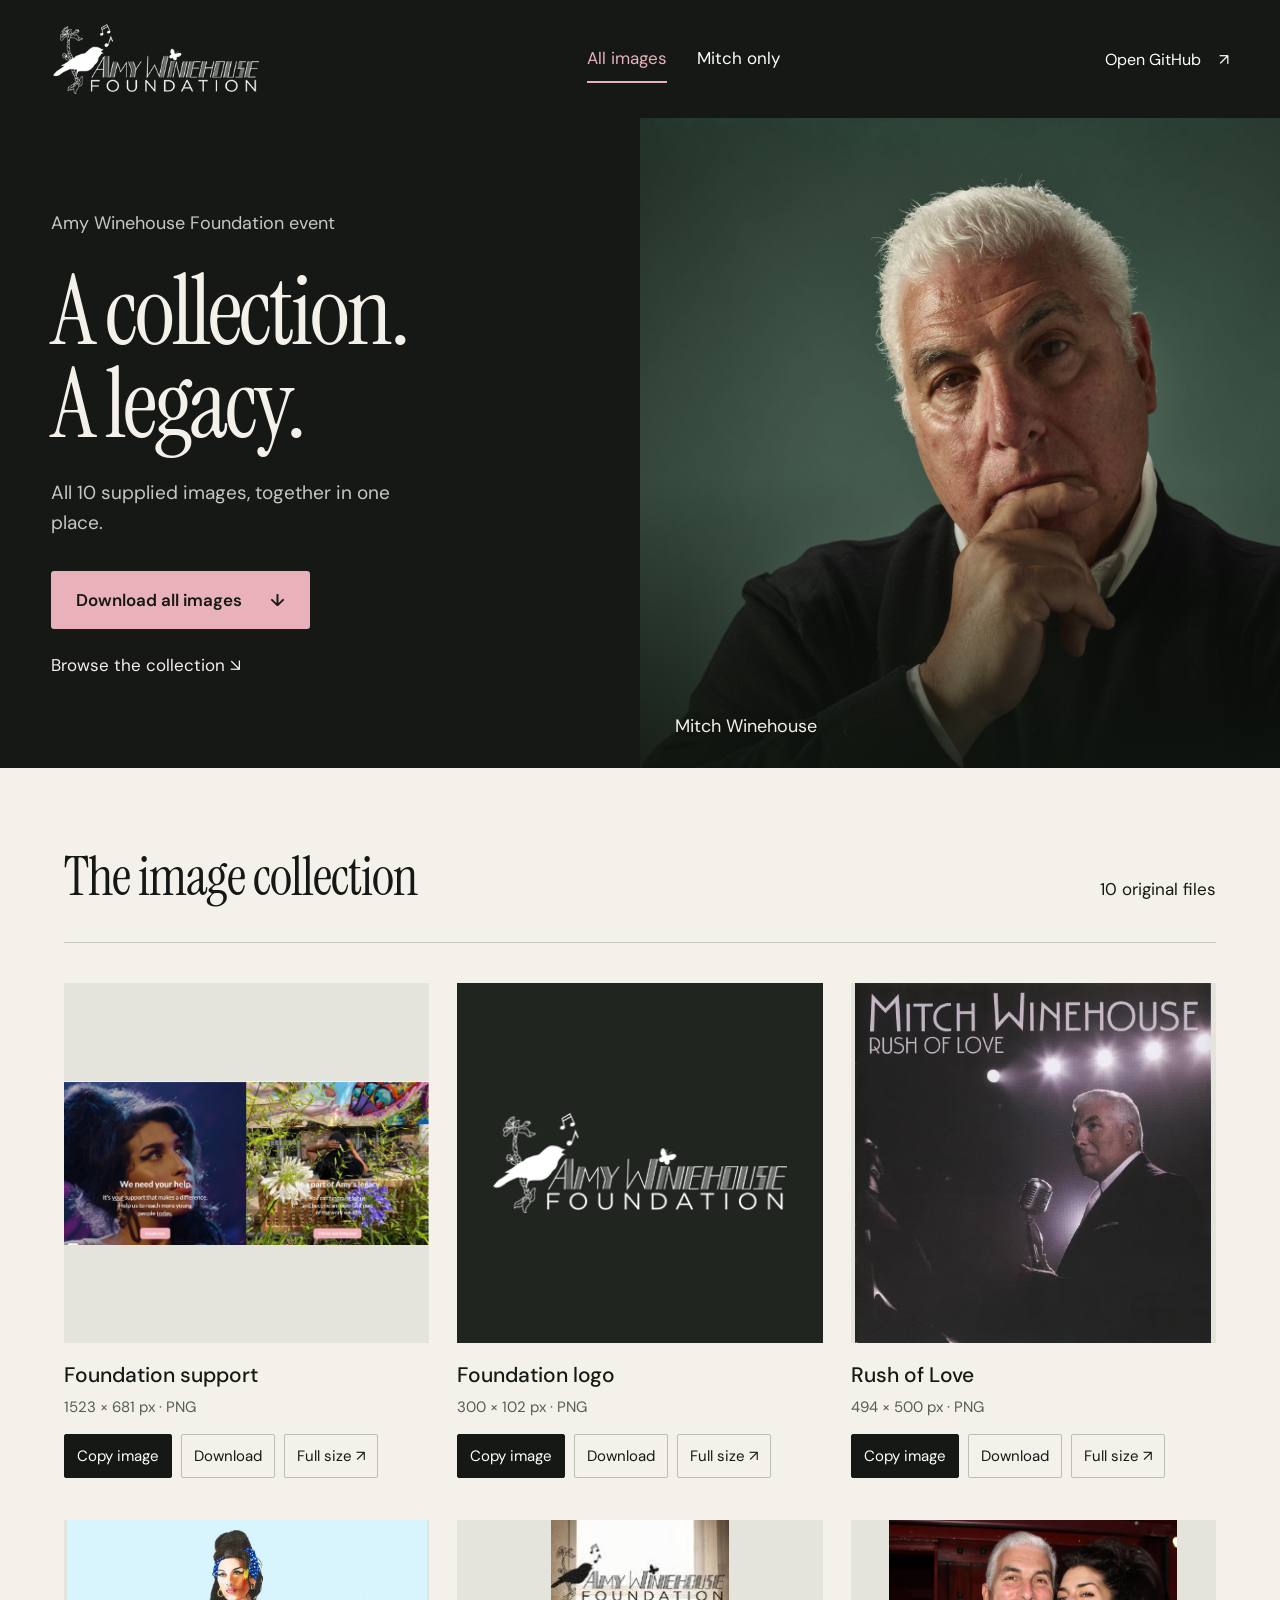
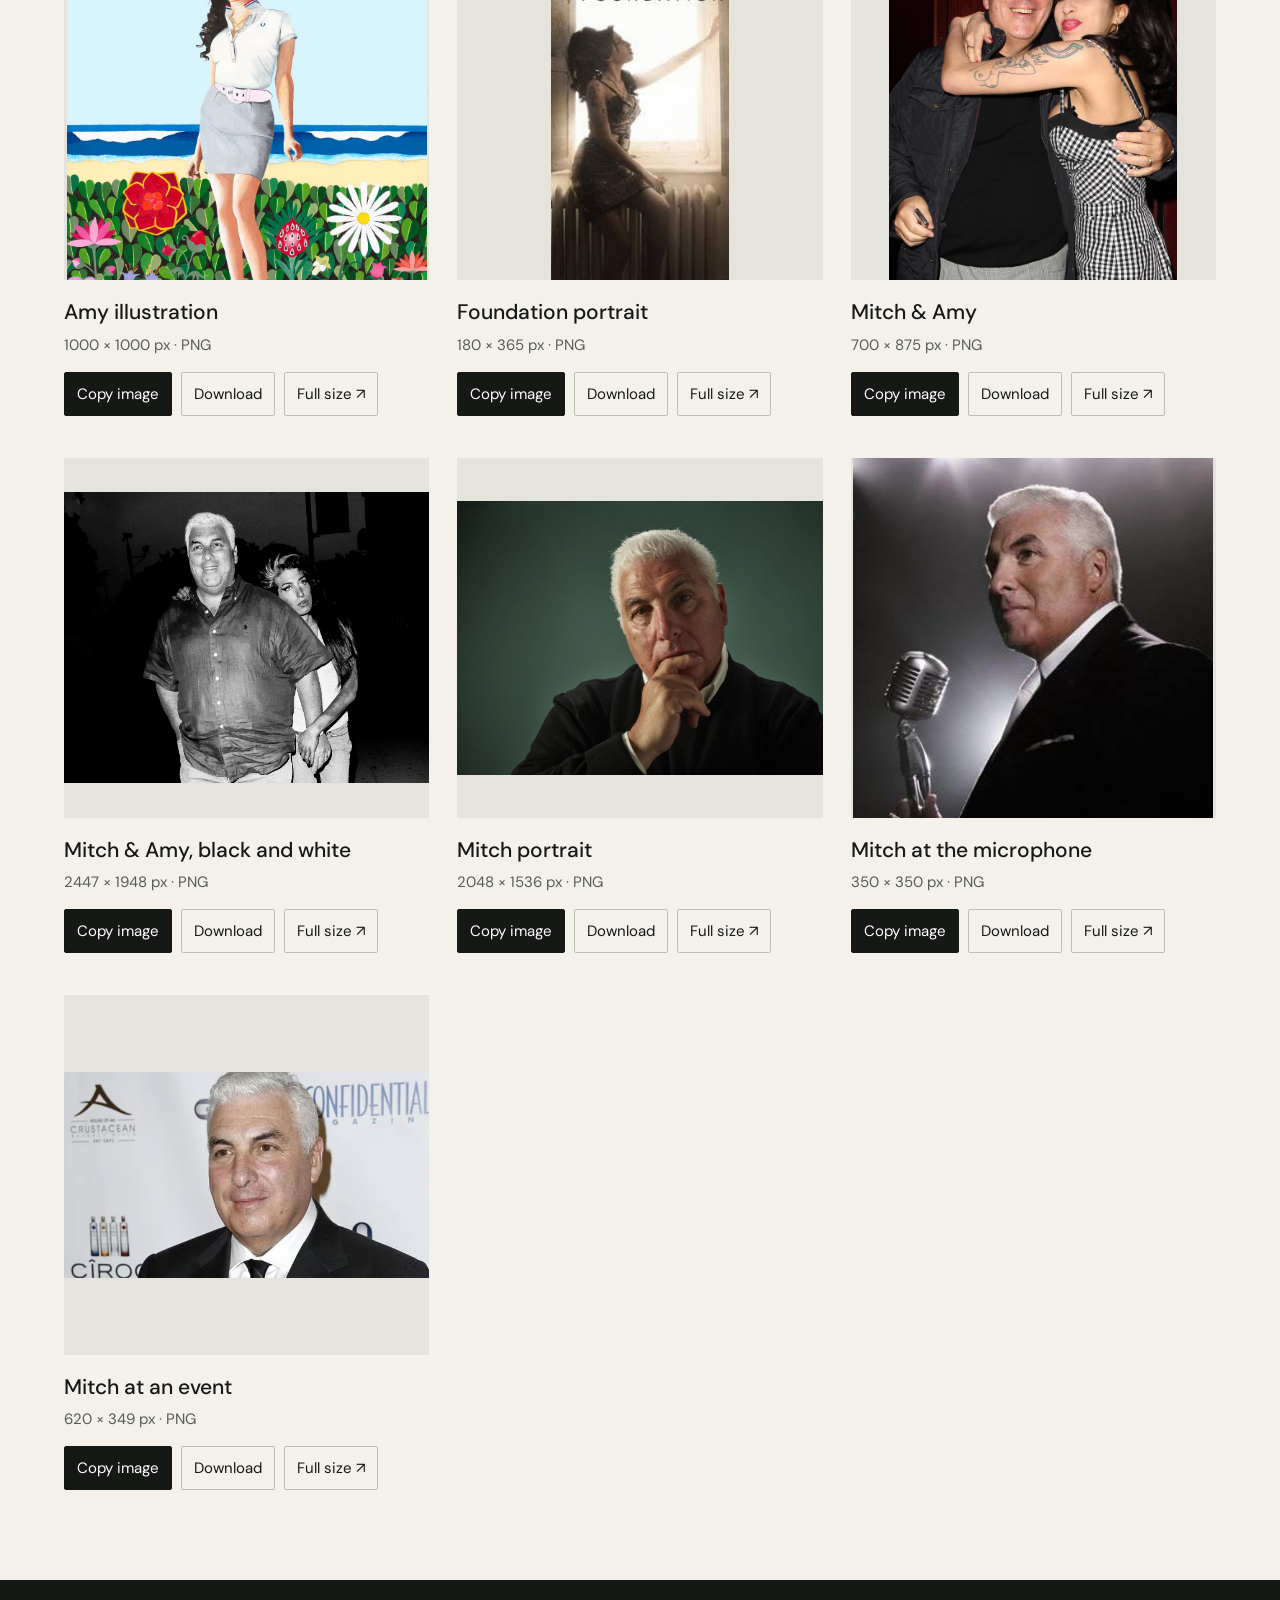
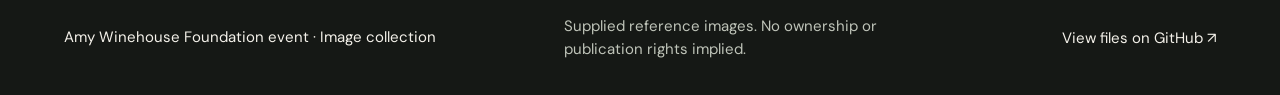
==== index.html @ ba14026f "Publish event image gallery and separate Mitch-only collection" ====
<!doctype html>
<html lang="en">
<head>
  <meta charset="utf-8">
  <meta name="viewport" content="width=device-width,initial-scale=1">
  <title>Amy Winehouse Foundation event | Image collection</title>
  <meta name="description" content="Supplied image collection for the Amy Winehouse Foundation event, with a separate Mitch Winehouse gallery.">
  <link rel="stylesheet" href="style.css">
  <script src="gallery.js" defer></script>
</head>
<body>
  <header class="header">
    <a class="brand" href="index.html" aria-label="All event images"><img src="assets/foundation-logo.png" alt="Amy Winehouse Foundation"></a>
    <nav aria-label="Collections"><a href="index.html" data-nav="all">All images</a><a href="mitch.html" data-nav="mitch">Mitch only</a></nav>
    <a class="repo" href="https://github.com/gitteromri-ux/amy-winehouse-foundation-event" target="_blank" rel="noopener">Open GitHub <span aria-hidden="true">↗</span></a>
  </header>
  <main>
    <section class="hero">
      <div class="hero-copy">
        <p class="context">Amy Winehouse Foundation event</p>
        <h1 id="headline">A collection.<br>A legacy.</h1>
        <p class="intro" id="intro">All 10 supplied images, together in one place.</p>
        <a class="primary" id="zip" href="downloads/all-event-images.zip" download>Download all images <span aria-hidden="true">↓</span></a>
        <a class="text-link" href="#collection">Browse the collection <span aria-hidden="true">↘</span></a>
      </div>
      <div class="hero-photo"><img src="assets/mitch-portrait.png" alt="Mitch Winehouse portrait"><span class="photo-caption">Mitch Winehouse</span></div>
    </section>
    <section class="collection" id="collection">
      <div class="section-head"><h2 id="collection-title">The image collection</h2><p id="count">10 original files</p></div>
      <div class="grid" id="gallery"></div>
    </section>
  </main>
  <footer><p>Amy Winehouse Foundation event · Image collection</p><p>Supplied reference images. No ownership or publication rights implied.</p><a href="https://github.com/gitteromri-ux/amy-winehouse-foundation-event" target="_blank" rel="noopener">View files on GitHub ↗</a></footer>
  <div id="status" role="status" aria-live="polite"></div>
</body>
</html>
---- style.css ----
@import url('https://fonts.googleapis.com/css2?family=DM+Sans:wght@400;500;600;700&family=Instrument+Serif:ital@0;1&display=swap');
:root{--ink:#151815;--paper:#f4f1ea;--accent:#e9b1ba;--muted:#c5c9c1}
*{box-sizing:border-box}html{scroll-behavior:smooth;scroll-padding-top:25px}body{margin:0;background:var(--paper);color:var(--ink);font-family:"DM Sans",sans-serif;font-size:17px}a{color:inherit;text-decoration:none}button{font:inherit}a:focus-visible,button:focus-visible{outline:3px solid #be4860;outline-offset:5px}.header{min-height:110px;padding:24px 4%;display:flex;align-items:center;justify-content:space-between;gap:24px;background:var(--ink);color:white}.brand img{display:block;width:210px;height:70px;object-fit:contain}.header nav{display:flex;gap:30px}.header nav a{padding:12px 0;border-bottom:2px solid transparent}.header nav a[aria-current=page]{border-color:var(--accent);color:var(--accent)}.repo{font-size:16px}.repo span{padding-left:14px}.hero{display:grid;grid-template-columns:1fr 1fr;background:var(--ink);color:var(--paper);min-height:650px}.hero-copy{padding:65px 8% 65px 8%;align-self:center}.context{font-size:18px;max-width:330px;line-height:1.5;color:var(--muted);margin:0 0 28px}h1{font-family:"Instrument Serif",Georgia,serif;font-size:clamp(70px,7.6vw,120px);line-height:.95;font-weight:400;letter-spacing:-3px;margin:0 0 28px}.intro{font-size:19px;line-height:1.6;max-width:350px;color:var(--muted);margin:0 0 32px}.primary{background:var(--accent);color:var(--ink);display:inline-flex;gap:28px;align-items:center;padding:18px 25px;font-weight:600;border-radius:3px}.primary:hover{background:#f4c5cc}.text-link{display:block;margin-top:25px;font-size:17px}.hero-photo{position:relative;overflow:hidden;min-height:650px}.hero-photo:after{content:"";position:absolute;inset:55% 0 0;background:linear-gradient(transparent,#111711c9);pointer-events:none}.hero-photo img{width:100%;height:100%;object-fit:cover;object-position:55% 40%;display:block;position:absolute}.photo-caption{position:absolute;bottom:30px;left:35px;z-index:1;font-size:18px}.collection{padding:80px 5% 90px}.section-head{display:flex;align-items:baseline;justify-content:space-between;gap:30px;border-bottom:1px solid #c6c7be;padding-bottom:25px;margin-bottom:40px}h2{font-family:"Instrument Serif",Georgia,serif;font-size:clamp(42px,4.2vw,66px);font-weight:400;margin:0;line-height:1.1;letter-spacing:-1px}.section-head p{white-space:nowrap;font-size:17px}.grid{display:grid;grid-template-columns:repeat(3,minmax(0,1fr));gap:42px 28px}.card{min-width:0}.image-wrap{height:360px;display:flex;align-items:center;justify-content:center;background:#e5e4dc;overflow:hidden;position:relative}.image-wrap.logo{background:#20251f}.image-wrap img{width:100%;height:100%;object-fit:contain;transition:transform .3s ease}.image-wrap:hover img{transform:scale(1.025)}.image-wrap.logo img{padding:36px}.card h3{font-size:21px;font-weight:500;margin:19px 0 8px;line-height:1.3}.meta{font-size:15px;color:#565d53;margin:0 0 17px}.actions{display:flex;flex-wrap:wrap;gap:9px}.actions a,.actions button{font-size:15px;min-height:44px;display:inline-flex;align-items:center;justify-content:center;padding:10px 12px;border:1px solid #babeb4;background:transparent;cursor:pointer;border-radius:2px;color:var(--ink)}.actions button{background:var(--ink);color:white;border-color:var(--ink)}.actions a:hover{background:#e3e4db}.actions button:hover{background:#3b4438}footer{background:var(--ink);color:var(--paper);padding:35px 5%;display:flex;gap:22px;flex-wrap:wrap;align-items:center;justify-content:space-between;font-size:15px}footer p{margin:0;line-height:1.5}footer p:nth-child(2){color:#bfc4b9;max-width:370px}#status{position:fixed;bottom:24px;left:50%;transform:translate(-50%,20px);background:#fff;color:var(--ink);box-shadow:0 8px 40px #0003;padding:16px 24px;opacity:0;pointer-events:none;transition:.2s;z-index:10;max-width:calc(100% - 32px);width:max-content;border-radius:4px;font-size:16px}#status.show{opacity:1;transform:translate(-50%,0)}
@media(min-width:1500px){.hero-copy{padding-left:12%}.hero{min-height:720px}.hero-photo{min-height:720px}.image-wrap{height:430px}}
@media(max-width:950px){.grid{grid-template-columns:repeat(2,minmax(0,1fr))}.header{flex-wrap:wrap}.brand img{width:180px}.hero-copy{padding:45px 8%}h1{font-size:78px}.hero,.hero-photo{min-height:590px}.repo{font-size:15px}.header nav{gap:20px}}
@media(max-width:600px){.header{padding:18px 6%;gap:17px}.brand img{width:160px;height:53px}.header nav{order:3;width:100%;justify-content:space-between;border-top:1px solid #465043;padding-top:8px;gap:16px}.repo{font-size:15px}.hero{grid-template-columns:1fr;min-height:0}.hero-copy{padding:45px 6% 40px}.context{font-size:17px;margin-bottom:24px}h1{font-size:79px;letter-spacing:-2px}.intro{font-size:18px;max-width:310px}.hero-photo{min-height:420px}.hero-photo img{object-position:50% 35%}.photo-caption{left:6%;bottom:25px}.collection{padding:48px 6%}.section-head{display:block;padding-bottom:15px;margin-bottom:28px}.section-head p{margin:15px 0 0}.grid{grid-template-columns:1fr;gap:36px}.image-wrap{height:370px}.card h3{font-size:22px}.actions a,.actions button{flex:1;font-size:15px;padding:10px 8px}footer{padding:30px 6%;display:block}footer p{margin-bottom:16px}footer a{display:inline-block;margin-top:6px}}
@media(prefers-reduced-motion:reduce){html{scroll-behavior:auto}*{transition:none!important}}
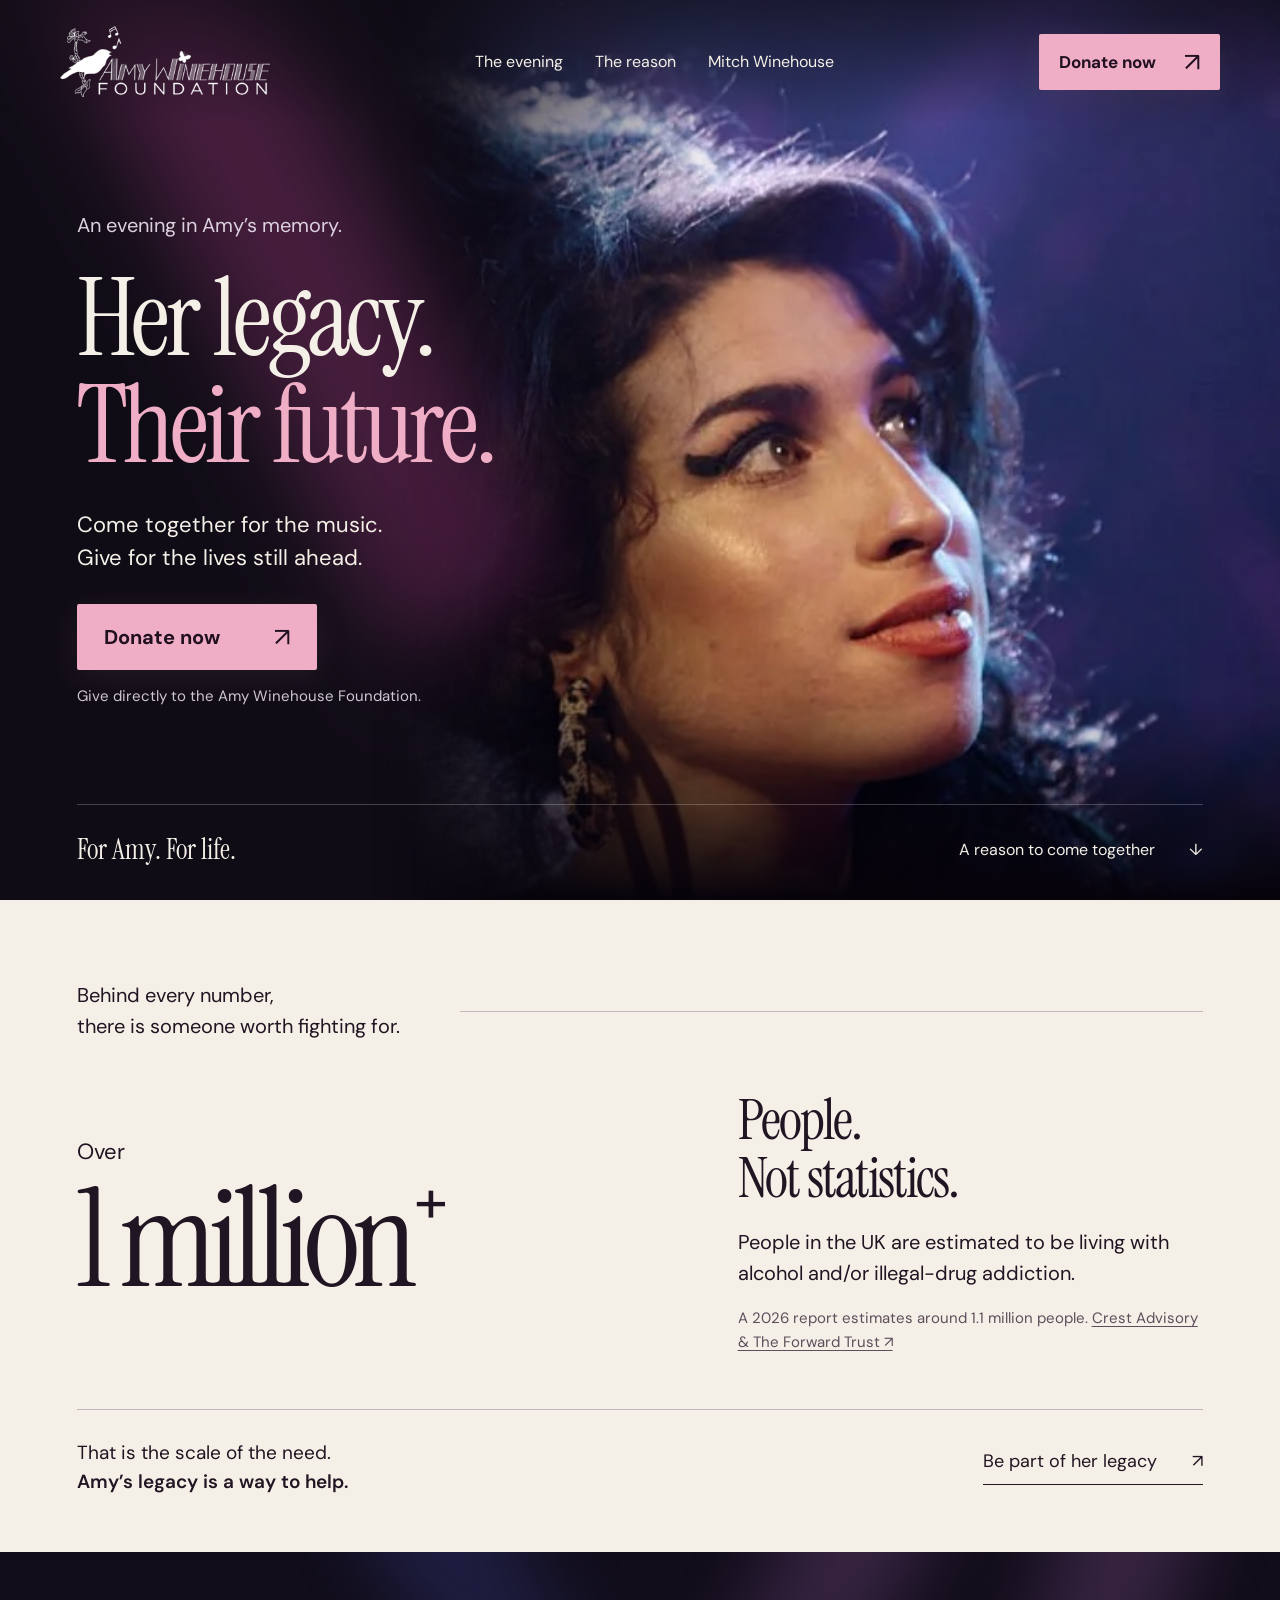
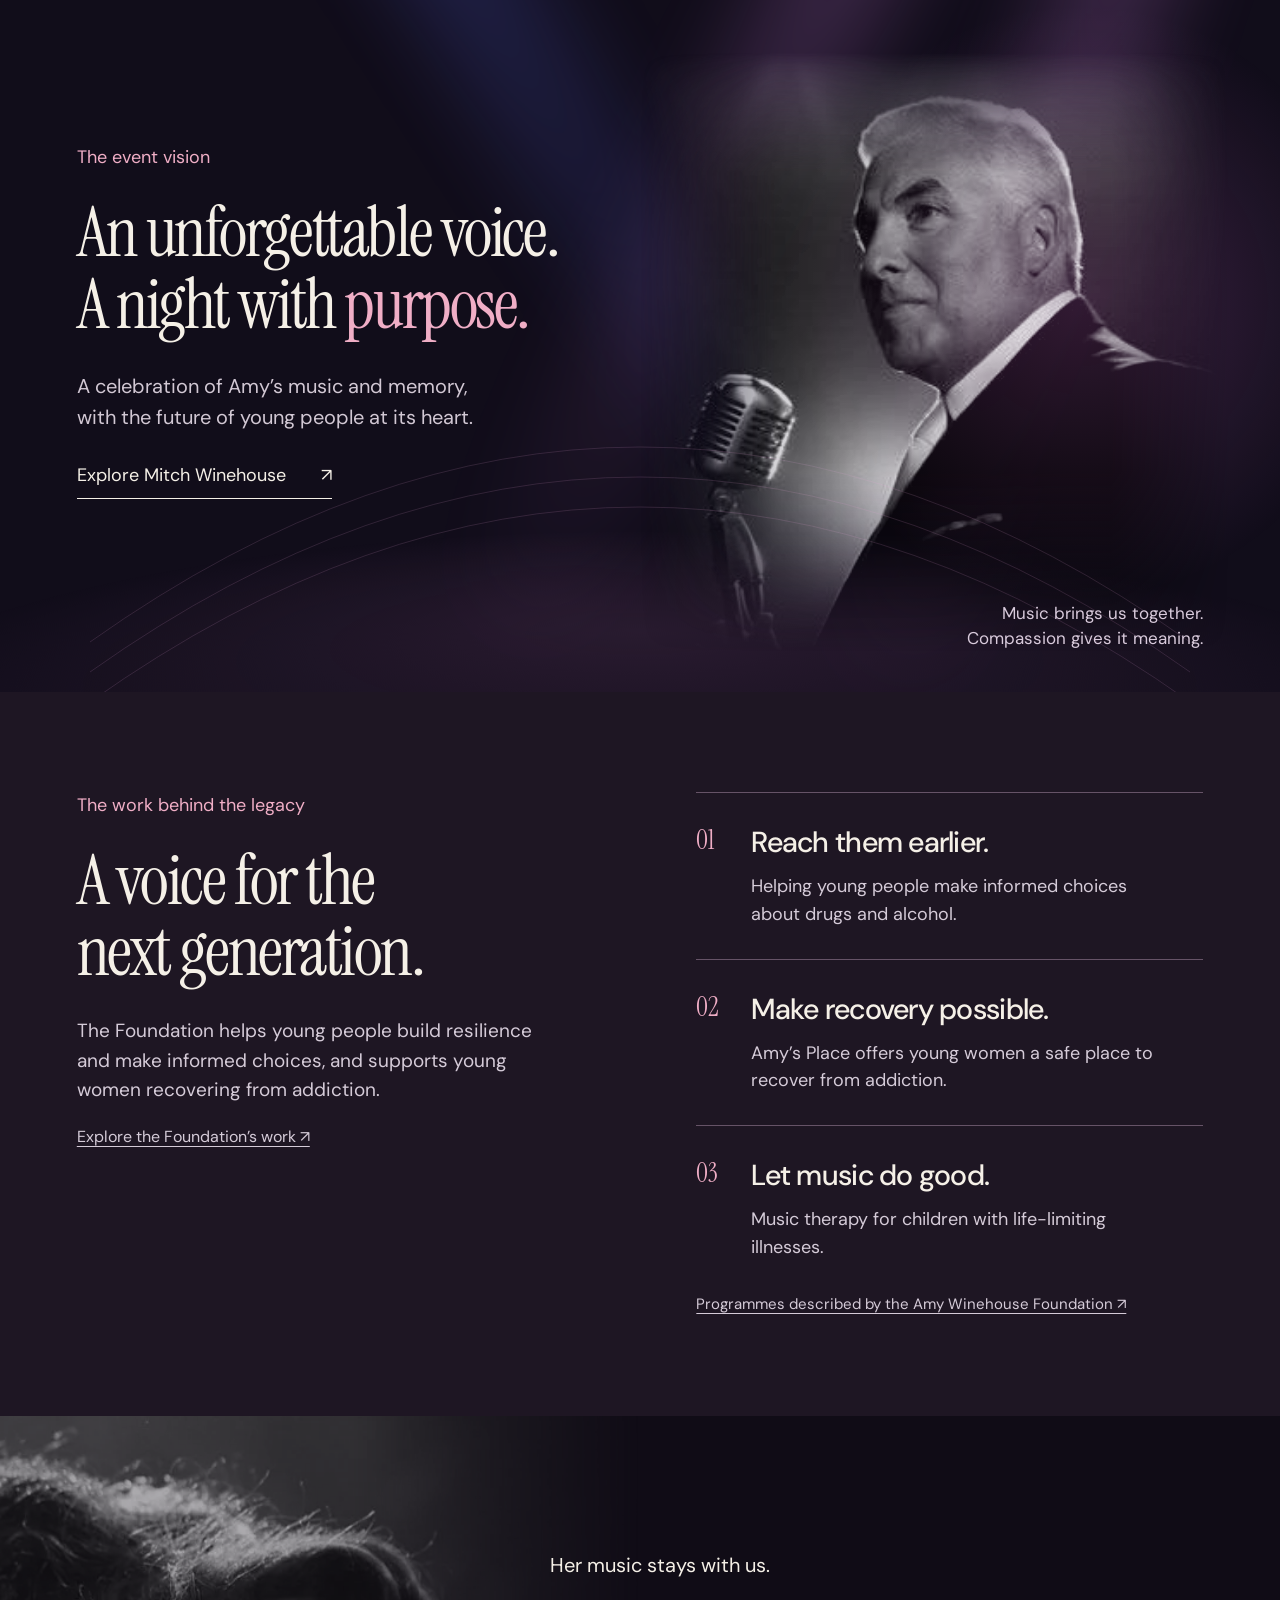
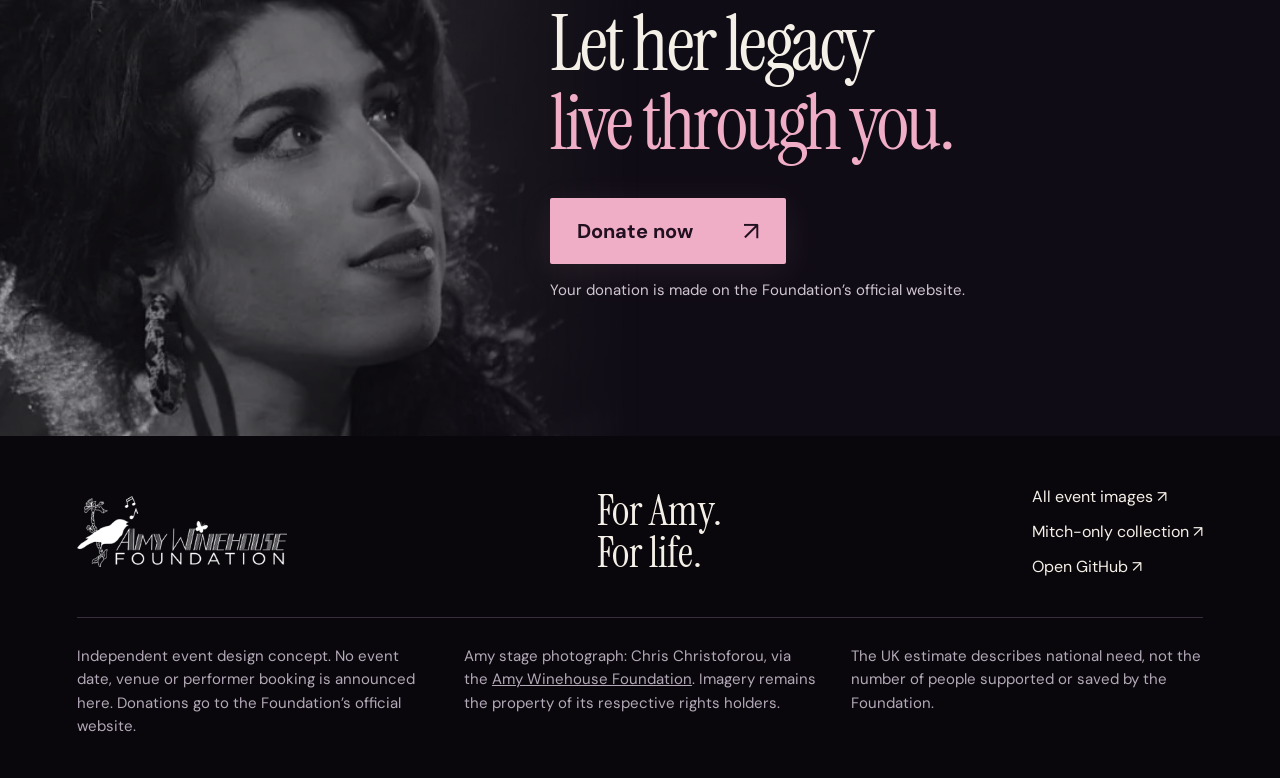
==== commit 42a48166: "Redesign event page around Amy portrait, verified UK need and official donation CTA" ====
--- a/index.html
+++ b/index.html
@@ -1,36 +1,73 @@
 <!doctype html>
 <html lang="en">
 <head>
-  <meta charset="utf-8">
-  <meta name="viewport" content="width=device-width,initial-scale=1">
-  <title>Amy Winehouse Foundation event | Image collection</title>
-  <meta name="description" content="Supplied image collection for the Amy Winehouse Foundation event, with a separate Mitch Winehouse gallery.">
-  <link rel="stylesheet" href="style.css">
-  <script src="gallery.js" defer></script>
+<meta charset="utf-8">
+<meta name="viewport" content="width=device-width,initial-scale=1">
+<title>For Amy. For life. | Amy Winehouse Foundation event</title>
+<meta name="description" content="An evening in Amy's memory. Support the Amy Winehouse Foundation and help give young people a stronger future.">
+<meta property="og:title" content="For Amy. For life.">
+<meta property="og:description" content="Her legacy. Their future. Support the Amy Winehouse Foundation.">
+<meta property="og:image" content="https://gitteromri-ux.github.io/amy-winehouse-foundation-event/assets/amy-stage.webp">
+<meta name="theme-color" content="#100c16">
+<link rel="preconnect" href="https://fonts.googleapis.com">
+<link rel="preconnect" href="https://fonts.gstatic.com" crossorigin>
+<link rel="stylesheet" href="event.css">
 </head>
 <body>
-  <header class="header">
-    <a class="brand" href="index.html" aria-label="All event images"><img src="assets/foundation-logo.png" alt="Amy Winehouse Foundation"></a>
-    <nav aria-label="Collections"><a href="index.html" data-nav="all">All images</a><a href="mitch.html" data-nav="mitch">Mitch only</a></nav>
-    <a class="repo" href="https://github.com/gitteromri-ux/amy-winehouse-foundation-event" target="_blank" rel="noopener">Open GitHub <span aria-hidden="true">↗</span></a>
-  </header>
-  <main>
-    <section class="hero">
-      <div class="hero-copy">
-        <p class="context">Amy Winehouse Foundation event</p>
-        <h1 id="headline">A collection.<br>A legacy.</h1>
-        <p class="intro" id="intro">All 10 supplied images, together in one place.</p>
-        <a class="primary" id="zip" href="downloads/all-event-images.zip" download>Download all images <span aria-hidden="true">↓</span></a>
-        <a class="text-link" href="#collection">Browse the collection <span aria-hidden="true">↘</span></a>
-      </div>
-      <div class="hero-photo"><img src="assets/mitch-portrait.png" alt="Mitch Winehouse portrait"><span class="photo-caption">Mitch Winehouse</span></div>
-    </section>
-    <section class="collection" id="collection">
-      <div class="section-head"><h2 id="collection-title">The image collection</h2><p id="count">10 original files</p></div>
-      <div class="grid" id="gallery"></div>
-    </section>
-  </main>
-  <footer><p>Amy Winehouse Foundation event · Image collection</p><p>Supplied reference images. No ownership or publication rights implied.</p><a href="https://github.com/gitteromri-ux/amy-winehouse-foundation-event" target="_blank" rel="noopener">View files on GitHub ↗</a></footer>
-  <div id="status" role="status" aria-live="polite"></div>
+<header class="site-header">
+ <a class="logo" href="#top" aria-label="Amy Winehouse Foundation event"><img src="assets/foundation-logo.png" alt="Amy Winehouse Foundation" width="300" height="102"></a>
+ <nav aria-label="Main navigation"><a href="#the-evening">The evening</a><a href="#the-reason">The reason</a><a href="mitch.html">Mitch Winehouse</a></nav>
+ <a class="button nav-donate" href="https://amywinehousefoundation.org/support-our-work/" target="_blank" rel="noopener">Donate now <span aria-hidden="true">↗</span></a>
+</header>
+<main>
+ <section class="hero" id="top" aria-labelledby="hero-title">
+  <div class="portrait" role="img" aria-label="Close-up of Amy Winehouse on stage, her face illuminated by concert lights"></div>
+  <div class="stage-light light-one" aria-hidden="true"></div><div class="stage-light light-two" aria-hidden="true"></div>
+  <div class="hero-content">
+   <p class="hero-intro">An evening in Amy’s memory.</p>
+   <h1 id="hero-title">Her legacy.<br><span>Their future.</span></h1>
+   <p class="hero-description">Come together for the music.<br>Give for the lives still ahead.</p>
+   <a class="button hero-donate" href="https://amywinehousefoundation.org/support-our-work/" target="_blank" rel="noopener">Donate now <span aria-hidden="true">↗</span></a>
+   <p class="donation-note">Give directly to the Amy Winehouse Foundation.</p>
+  </div>
+  <div class="hero-bottom"><p>For Amy. For life.</p><a href="#the-reason">A reason to come together <span aria-hidden="true">↓</span></a></div>
+ </section>
+ <section class="reason" id="the-reason" aria-labelledby="reason-title">
+  <div class="stat-intro"><p>Behind every number,<br>there is someone worth fighting for.</p><span class="rule" aria-hidden="true"></span></div>
+  <div class="stat-layout">
+   <div class="number"><span>Over</span><strong>1 million<span class="plus">+</span></strong></div>
+   <div class="stat-copy"><h2 id="reason-title">People.<br>Not statistics.</h2><p>People in the UK are estimated to be living with alcohol and/or illegal-drug addiction.</p><p class="stat-source">A 2026 report estimates around 1.1 million people. <a href="https://www.crestadvisory.com/post/addiction-in-the-uk" target="_blank" rel="noopener">Crest Advisory &amp; The Forward Trust ↗</a></p></div>
+  </div>
+  <div class="reason-footer"><p>That is the scale of the need.<br><strong>Amy’s legacy is a way to help.</strong></p><a class="underlined" href="https://amywinehousefoundation.org/support-our-work/" target="_blank" rel="noopener">Be part of her legacy <span aria-hidden="true">↗</span></a></div>
+ </section>
+ <section class="evening" id="the-evening" aria-labelledby="evening-title">
+  <div class="scene" aria-hidden="true">
+   <div class="beam beam-a"></div><div class="beam beam-b"></div><div class="beam beam-c"></div>
+   <div class="stage-floor"></div><div class="scene-glow"></div>
+   <img src="assets/mitch-microphone.png" alt="" class="mitch-stage">
+   <svg class="sound-lines" viewBox="0 0 900 600" fill="none"><path d="M-100 470 Q450 80 1000 470 M-100 500 Q450 110 1000 500 M-100 530 Q450 140 1000 530" stroke="currentColor" stroke-width=".6"/></svg>
+  </div>
+  <div class="evening-copy"><p class="section-intro">The event vision</p><h2 id="evening-title">An unforgettable voice.<br>A night with <span>purpose.</span></h2><p>A celebration of Amy’s music and memory, with the future of young people at its heart.</p><a href="mitch.html" class="underlined">Explore Mitch Winehouse <span aria-hidden="true">↗</span></a></div>
+  <div class="evening-caption">Music brings us together.<br>Compassion gives it meaning.</div>
+ </section>
+ <section class="impact" id="the-foundation" aria-labelledby="impact-title">
+  <div class="impact-heading"><p class="section-intro">The work behind the legacy</p><h2 id="impact-title">A voice for the<br>next generation.</h2><p>The Foundation helps young people build resilience and make informed choices, and supports young women recovering from addiction. <a class="inline-source" href="https://amywinehousefoundation.org/" target="_blank" rel="noopener">Explore the Foundation’s work ↗</a></p></div>
+  <div class="impact-list">
+   <article><span class="index">01</span><div><h3>Reach them earlier.</h3><p>Helping young people make informed choices about drugs and alcohol.</p></div></article>
+   <article><span class="index">02</span><div><h3>Make recovery possible.</h3><p>Amy’s Place offers young women a safe place to recover from addiction.</p></div></article>
+   <article><span class="index">03</span><div><h3>Let music do good.</h3><p>Music therapy for children with life-limiting illnesses.</p></div></article>
+   <a class="programme-source" href="https://amywinehousefoundation.org/" target="_blank" rel="noopener">Programmes described by the Amy Winehouse Foundation ↗</a>
+  </div>
+ </section>
+ <section class="closing" aria-labelledby="closing-title">
+  <div class="closing-image" aria-hidden="true"></div>
+  <div class="closing-copy"><p>Her music stays with us.</p><h2 id="closing-title">Let her legacy<br><span>live through you.</span></h2><a class="button" href="https://amywinehousefoundation.org/support-our-work/" target="_blank" rel="noopener">Donate now <span aria-hidden="true">↗</span></a><p class="donation-note">Your donation is made on the Foundation’s official website.</p></div>
+ </section>
+</main>
+<footer>
+ <div class="footer-top"><a href="#top"><img src="assets/foundation-logo.png" alt="Amy Winehouse Foundation" width="210" height="71"></a><p>For Amy.<br>For life.</p><nav aria-label="Resources"><a href="images.html">All event images ↗</a><a href="mitch.html">Mitch-only collection ↗</a><a href="https://github.com/gitteromri-ux/amy-winehouse-foundation-event" target="_blank" rel="noopener">Open GitHub ↗</a></nav></div>
+ <div class="footer-notes"><p>Independent event design concept. No event date, venue or performer booking is announced here. Donations go to the Foundation’s official website.</p><p>Amy stage photograph: Chris Christoforou, via the <a href="https://amywinehousefoundation.org/" target="_blank" rel="noopener">Amy Winehouse Foundation</a>. Imagery remains the property of its respective rights holders.</p><p>The UK estimate describes national need, not the number of people supported or saved by the Foundation.</p></div>
+</footer>
+<a class="mobile-donate button" href="https://amywinehousefoundation.org/support-our-work/" target="_blank" rel="noopener">Donate now <span aria-hidden="true">↗</span></a>
 </body>
 </html>
--- a/event.css
+++ b/event.css
@@ -0,0 +1,8 @@
+@import url('https://fonts.googleapis.com/css2?family=DM+Sans:wght@400;500;600;700&family=Instrument+Serif:ital@0;1&display=swap');
+:root{--night:#100c16;--cream:#f5f0e7;--rose:#f0aec6;--muted:#c5bcc8}*{box-sizing:border-box}html{scroll-behavior:smooth;scroll-padding-top:95px}body{margin:0;background:var(--night);color:var(--cream);font-family:"DM Sans",sans-serif;font-size:18px}a{color:inherit;text-decoration:none}a:focus-visible{outline:3px solid var(--rose);outline-offset:7px}p{line-height:1.55;margin:0}h1,h2,h3{margin:0;font-weight:400}h1,h2{font-family:"Instrument Serif",Georgia,serif;letter-spacing:-.035em}h3{font-size:29px;font-weight:500;letter-spacing:-.025em}.site-header{position:absolute;z-index:10;top:0;width:100%;padding:26px 4.7%;display:flex;align-items:center;justify-content:space-between;gap:30px;background:linear-gradient(#100c1699,transparent)}.logo img{width:210px;height:auto;display:block}.site-header nav{display:flex;gap:32px;font-size:16px}.site-header nav a{padding:14px 0}.button{display:inline-flex;align-items:center;justify-content:space-between;gap:50px;background:var(--rose);color:#201020;font-weight:700;padding:20px 27px;min-height:64px;font-size:20px;border-radius:2px;box-shadow:0 8px 35px #f0aec617;transition:background .2s,transform .2s}.button:hover{background:#ffccdf;transform:translateY(-2px)}.button span{font-size:26px;font-weight:400;line-height:1}.nav-donate{font-size:17px;min-height:52px;padding:15px 20px;gap:28px}.hero{position:relative;min-height:850px;height:100svh;max-height:1150px;overflow:hidden;background:#130f1b}.portrait{position:absolute;inset:0 0 0 29%;background-image:url('assets/amy-stage.webp');background-size:auto 128%;background-position:57% 42%;background-repeat:no-repeat;filter:saturate(.73) contrast(1.08)}.portrait:after{content:"";position:absolute;inset:0;background:linear-gradient(90deg,#100c16 0%,#100c16a8 12%,#100c1600 40%),linear-gradient(0deg,#100c16 0%,transparent 23%,transparent 83%,#100c164d)}.hero:after{content:"";position:absolute;inset:0;pointer-events:none;background:radial-gradient(ellipse at 90% 15%,#9d50bb20,transparent 50%)}.stage-light{position:absolute;pointer-events:none;filter:blur(45px);mix-blend-mode:screen;opacity:.25}.light-one{background:#df48a3;top:-270px;left:-80px;width:190px;height:1000px;transform:rotate(-28deg);transform-origin:top}.light-two{background:#7256ff;width:100px;height:950px;right:160px;top:-500px;transform:rotate(34deg)}.hero-content{position:relative;z-index:2;padding:210px 0 140px 6%;width:58%;max-width:960px}.hero-intro{font-size:20px;color:#ddd1df;margin-bottom:24px}h1{font-size:clamp(86px,8.5vw,146px);line-height:.98;margin-bottom:30px}h1 span{color:var(--rose)}.hero-description{font-size:22px;line-height:1.5;margin-bottom:30px}.hero-donate{min-width:240px}.donation-note{font-size:15px;color:#d0c6d2;margin-top:15px;max-width:420px}.hero-bottom{position:absolute;bottom:29px;left:6%;right:6%;z-index:3;border-top:1px solid #ffffff38;padding-top:23px;display:flex;align-items:center;justify-content:space-between}.hero-bottom p{font-family:"Instrument Serif",serif;font-size:28px}.hero-bottom a{font-size:16px}.hero-bottom a span{margin-left:30px}.reason{padding:80px 6% 55px;background:var(--cream);color:#201522;position:relative}.stat-intro{display:flex;gap:60px;align-items:center;font-size:20px}.rule{height:1px;background:#c4b6bf;flex:1}.stat-layout{display:grid;grid-template-columns:1.25fr 1fr;gap:7%;align-items:center;padding:50px 0 55px}.number>span{font-size:22px;display:block;margin-bottom:5px}.number strong{font-family:"Instrument Serif",serif;font-size:clamp(95px,10.7vw,176px);font-weight:400;line-height:1;letter-spacing:-.05em;white-space:nowrap;display:block}.plus{font-family:"DM Sans",sans-serif;font-size:.45em;font-weight:400;vertical-align:top;padding-left:4px}.stat-copy h2{font-size:56px;line-height:1.03;margin-bottom:20px}.stat-copy>p{font-size:20px;max-width:460px}.stat-copy .stat-source{font-size:15px;margin-top:18px;color:#5d4e5c}.stat-source a{display:inline;text-decoration:underline;text-underline-offset:3px}.reason-footer{border-top:1px solid #c4b6bf;padding-top:28px;display:flex;justify-content:space-between;gap:30px;align-items:center;font-size:19px}.reason-footer strong{font-weight:600}.underlined{display:inline-flex;gap:35px;align-items:center;border-bottom:1px solid currentColor;padding-bottom:10px;font-size:18px;line-height:1.4}.evening{position:relative;min-height:740px;display:flex;align-items:center;isolation:isolate;overflow:hidden;background:#110d1a}.scene{position:absolute;inset:0;z-index:-1;overflow:hidden}.beam{position:absolute;top:-100px;height:900px;width:260px;filter:blur(18px);opacity:.21;background:linear-gradient(#ec92ff,transparent);clip-path:polygon(48% 0,52% 0,100% 100%,0 100%);transform-origin:top}.beam-a{right:25%;transform:rotate(27deg)}.beam-b{right:65%;transform:rotate(-32deg);background:linear-gradient(#5f71ff,transparent)}.beam-c{right:5%;transform:rotate(18deg)}.stage-floor{position:absolute;bottom:-240px;left:-10%;width:120%;height:600px;background:radial-gradient(ellipse,#c778bd22,transparent 65%);transform:perspective(400px) rotateX(55deg)}.mitch-stage{position:absolute;right:4%;top:100px;width:46%;height:600px;object-fit:cover;object-position:50% 35%;filter:grayscale(1) contrast(1.15);opacity:.82;mask-image:linear-gradient(90deg,transparent,black 23%,black 80%,transparent),linear-gradient(0deg,transparent,black 30%,black 80%,transparent);mask-composite:intersect}.scene-glow{position:absolute;right:-100px;top:50px;width:600px;height:600px;background:radial-gradient(ellipse,#dc73dd35,transparent 70%);z-index:1;mix-blend-mode:screen}.sound-lines{position:absolute;left:0;bottom:-80px;width:100%;height:600px;color:#e5a1d5;opacity:.25}.evening-copy{width:65%;padding:90px 6%;position:relative;z-index:3}.section-intro{font-size:18px;margin-bottom:25px;color:var(--rose)}.evening h2{font-size:clamp(62px,5.4vw,90px);line-height:1.04;max-width:850px}.evening h2 span{color:var(--rose)}.evening-copy>p:not(.section-intro){max-width:425px;font-size:20px;color:#d2c8d4;margin:30px 0}.evening-caption{position:absolute;bottom:40px;right:6%;text-align:right;font-size:17px;line-height:1.5;color:#d9cbdc}.impact{padding:100px 6%;display:grid;grid-template-columns:1fr 1fr;gap:10%;background:#1e1623}.impact-heading h2{font-size:clamp(62px,5.5vw,88px);line-height:1.02}.impact-heading>p:last-child{margin-top:28px;font-size:19px;color:#d5cbd8;max-width:490px}.inline-source{display:block;text-decoration:underline;text-underline-offset:4px;font-size:16px;margin-top:20px}.impact-list article{display:flex;gap:25px;padding:30px 0;border-top:1px solid #665367}.index{font-family:"Instrument Serif",serif;font-size:26px;color:var(--rose);min-width:30px}.impact-list article p{font-size:18px;color:#d5cbd8;margin-top:12px;max-width:410px}.programme-source{display:block;font-size:15px;color:#d5cbd8;text-decoration:underline;text-underline-offset:4px;line-height:1.6}.closing{position:relative;min-height:620px;overflow:hidden;background:#100c16;display:flex;align-items:center}.closing-image{position:absolute;inset:0 50% 0 0;background:url('assets/amy-stage.webp') 55% 38%/auto 130% no-repeat;filter:grayscale(1);opacity:.65;mask-image:linear-gradient(90deg,#000 55%,transparent)}.closing-copy{position:relative;z-index:2;padding:80px 6% 80px 43%;width:100%}.closing-copy>p:first-child{font-size:20px;margin-bottom:24px}.closing h2{font-size:clamp(65px,6.1vw,98px);line-height:1.01;margin-bottom:35px}.closing h2 span{color:var(--rose)}footer{background:#09070c;padding:50px 6% 40px}.footer-top{display:flex;align-items:center;justify-content:space-between;gap:35px;padding-bottom:40px;border-bottom:1px solid #392e3e}.footer-top img{width:210px;height:auto;display:block}.footer-top>p{font-family:"Instrument Serif",serif;font-size:42px;line-height:1}.footer-top nav{display:flex;flex-direction:column;gap:14px;font-size:16px}.footer-notes{display:grid;grid-template-columns:1fr 1fr 1fr;gap:35px;padding-top:27px;font-size:15px;color:#b3a9b8}.footer-notes a{text-decoration:underline}.mobile-donate{display:none}
+@media(min-width:1700px){.hero-content{padding-top:240px}.portrait{background-size:auto 135%}}
+@media(max-width:1100px){.site-header nav{gap:20px}.hero-content{width:66%;padding-top:230px}h1{font-size:100px}.portrait{left:20%;background-position:58% 40%}.stat-layout{gap:4%;grid-template-columns:1.1fr 1fr}.number strong{font-size:112px}.stat-copy h2{font-size:48px}.evening-copy{width:75%}.evening h2{font-size:67px}.impact{gap:6%}.impact-heading h2{font-size:66px}.closing h2{font-size:74px}}
+@media(max-width:760px){html{scroll-padding-top:20px}.site-header{padding:20px 6%;gap:15px}.logo img{width:155px}.site-header nav{display:none}.nav-donate{font-size:15px;padding:12px 15px;gap:20px;min-height:46px}.nav-donate span{font-size:20px}.hero{height:auto;min-height:890px;max-height:none}.portrait{inset:0 0 auto 0;height:560px;background-size:auto 118%;background-position:54% 40%}.portrait:after{background:linear-gradient(0deg,#100c16 0%,#100c1666 18%,transparent 45%,#100c1650 100%)}.hero-content{padding:420px 6% 125px;width:100%;max-width:none}.hero-intro{font-size:17px;margin-bottom:15px}h1{font-size:clamp(65px,17vw,100px);line-height:1;margin-bottom:20px}.hero-description{font-size:20px;margin-bottom:25px}.hero-donate{min-width:225px;font-size:19px;min-height:60px;padding:18px 24px}.donation-note{font-size:15px;max-width:310px}.hero-bottom{bottom:25px;padding-top:20px;align-items:center;gap:20px}.hero-bottom p{font-size:25px}.hero-bottom a{font-size:15px;max-width:155px}.hero-bottom a span{margin-left:10px}.light-one{display:none}.reason{padding:48px 6% 40px}.stat-intro{gap:20px;font-size:18px}.stat-layout{display:block;padding:35px 0}.number>span{font-size:20px}.number strong{font-size:clamp(87px,24vw,160px);letter-spacing:-.055em}.stat-copy{margin-top:32px}.stat-copy h2{font-size:50px;margin-bottom:18px}.stat-copy h2 br{display:none}.stat-copy>p{font-size:19px}.stat-copy .stat-source{font-size:15px}.reason-footer{display:block;font-size:18px}.reason-footer .underlined{margin-top:26px}.evening{min-height:930px;align-items:flex-start}.evening-copy{padding:52px 6%;width:100%}.section-intro{font-size:17px;margin-bottom:20px}.evening h2{font-size:58px;max-width:440px}.evening-copy>p:not(.section-intro){max-width:330px;font-size:19px;margin:24px 0}.mitch-stage{top:auto;bottom:20px;right:0;width:100%;height:470px;object-fit:contain;mask-image:linear-gradient(0deg,transparent,black 20%,black 70%,transparent);opacity:.75}.beam{height:1100px;top:-80px}.beam-a{right:30%}.evening-caption{bottom:32px;font-size:16px}.sound-lines{bottom:-50px}.impact{padding:55px 6%;display:block}.impact-heading h2{font-size:62px}.impact-heading>p:last-child{font-size:18px}.impact-list{margin-top:40px}.impact-list article{gap:20px;padding:25px 0}h3{font-size:27px}.impact-list article p{font-size:18px}.closing{min-height:770px;align-items:flex-end}.closing-image{inset:0 0 auto;height:450px;background-size:auto 125%;background-position:56% 35%;mask-image:linear-gradient(#000 45%,transparent);opacity:.75}.closing-copy{padding:340px 6% 60px}.closing-copy>p:first-child{font-size:18px}.closing h2{font-size:62px;margin-bottom:30px}.closing .button{font-size:20px;min-width:230px}footer{padding:38px 6% 125px}.footer-top{flex-wrap:wrap;gap:30px}.footer-top img{width:160px}.footer-top>p{font-size:36px}.footer-top nav{width:100%;gap:16px}.footer-notes{grid-template-columns:1fr;gap:18px;font-size:15px}.mobile-donate{display:flex;position:fixed;bottom:15px;left:6%;right:6%;z-index:20;min-height:57px;padding:16px 22px;font-size:18px;box-shadow:0 8px 35px #0008}}
+.portrait{mask-image:linear-gradient(90deg,transparent,black 18%)}.beam{clip-path:none;width:120px;filter:blur(42px);opacity:.22}.hero{background:#100c16}
+@media(max-width:760px){.portrait{mask-image:none}.beam{width:90px;filter:blur(35px)}}
+@media(prefers-reduced-motion:reduce){html{scroll-behavior:auto}*{transition:none!important}}
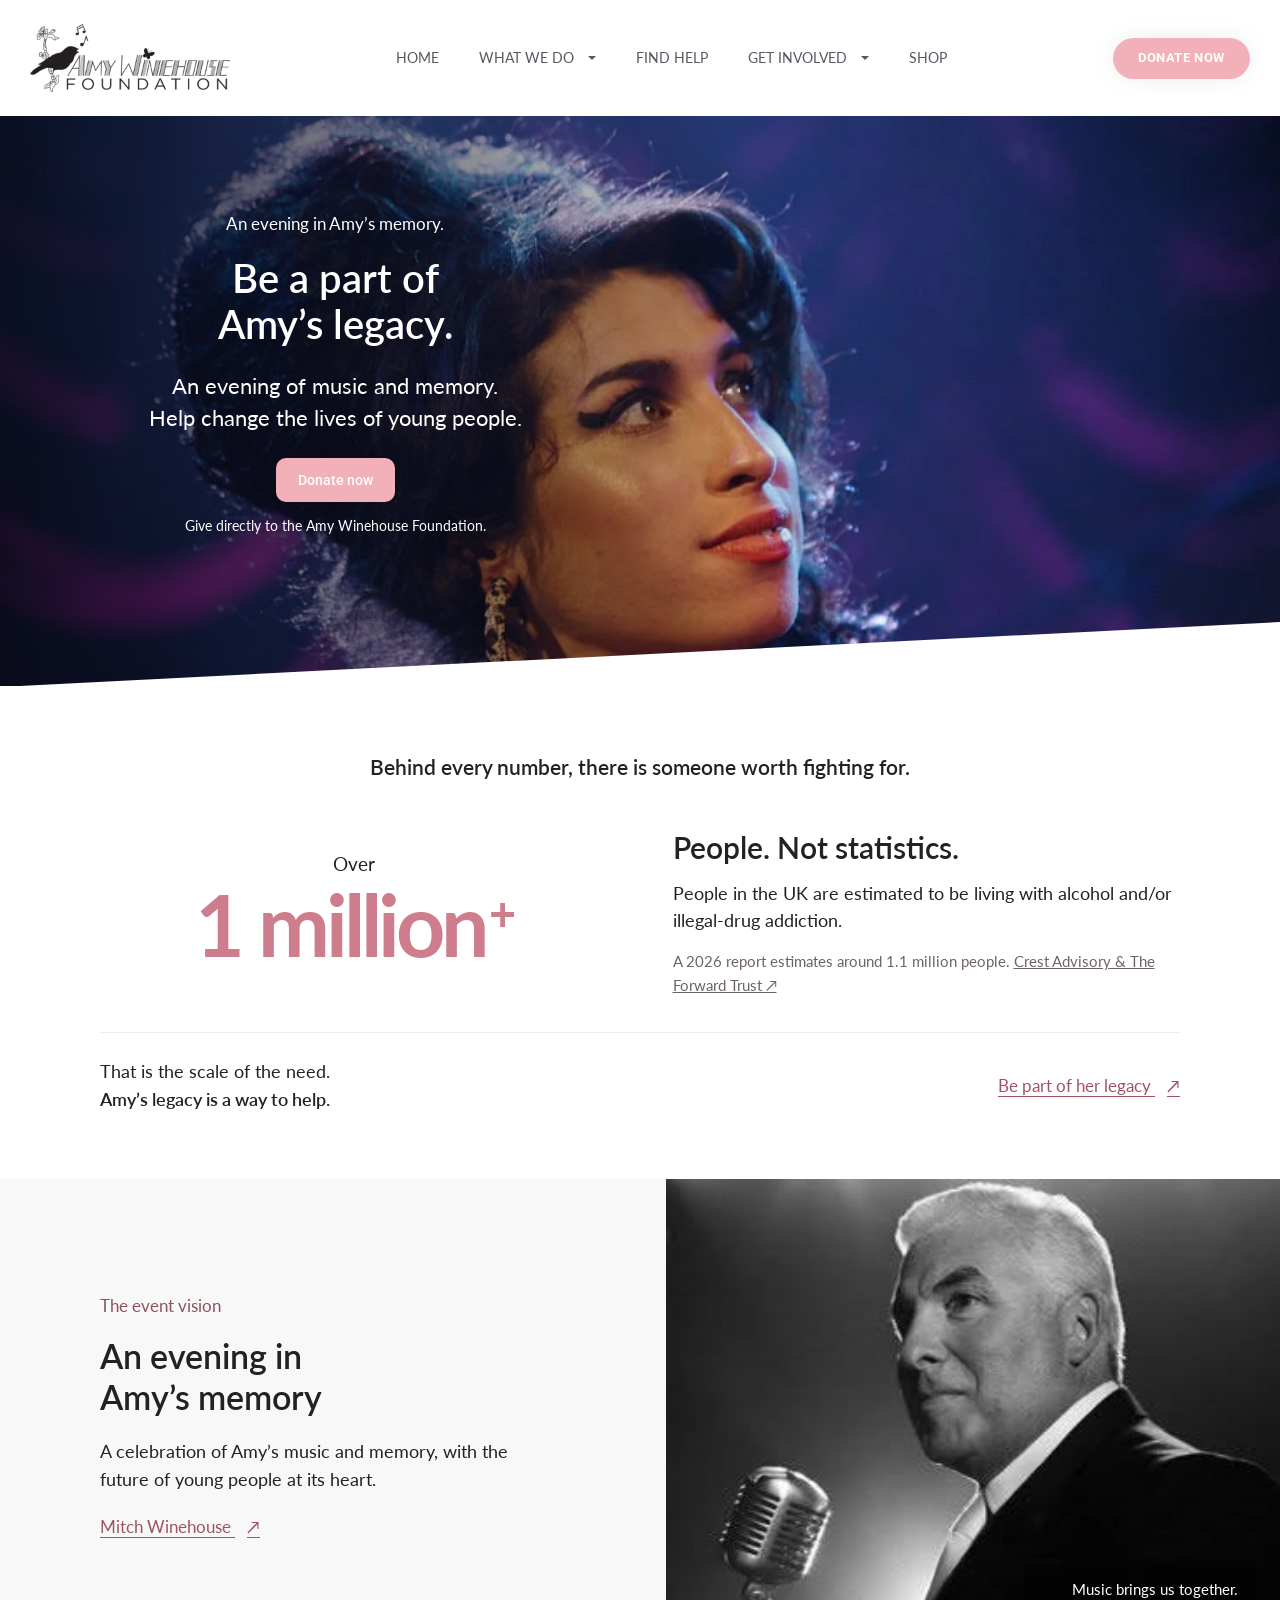
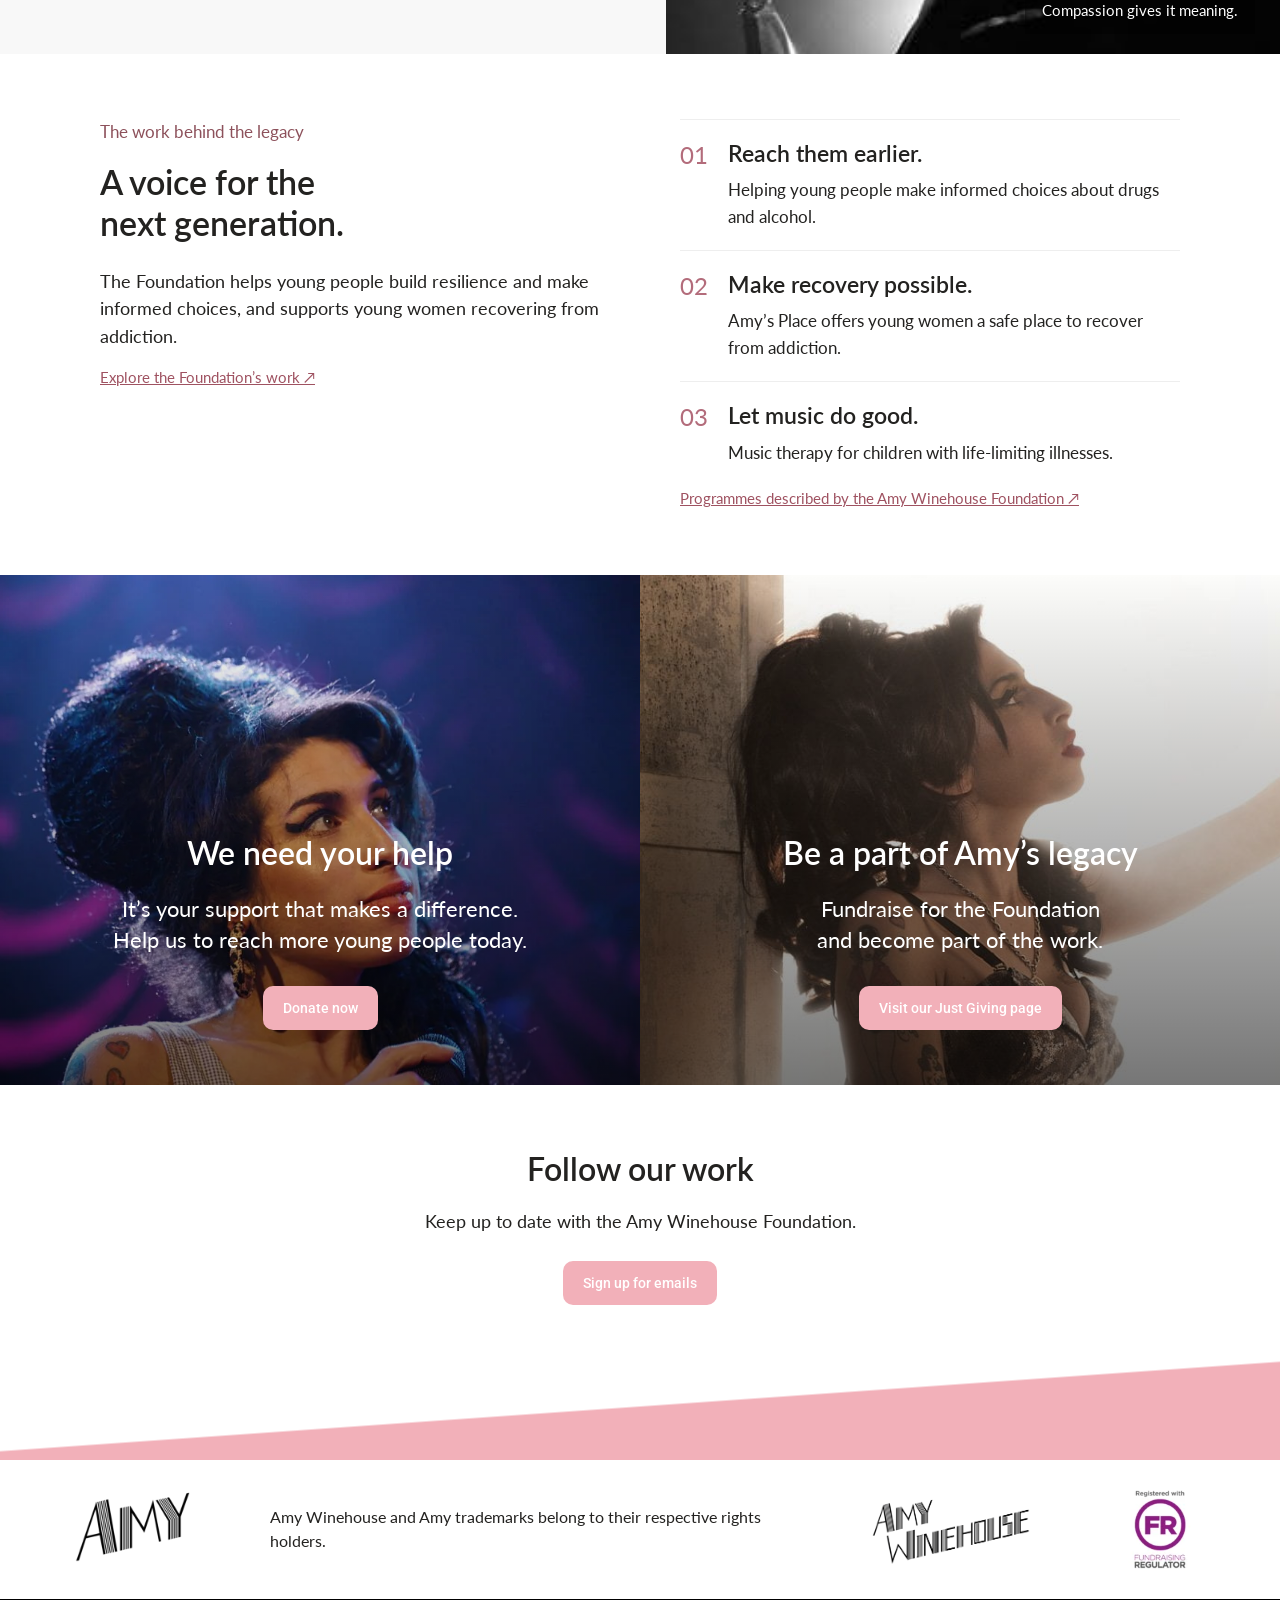
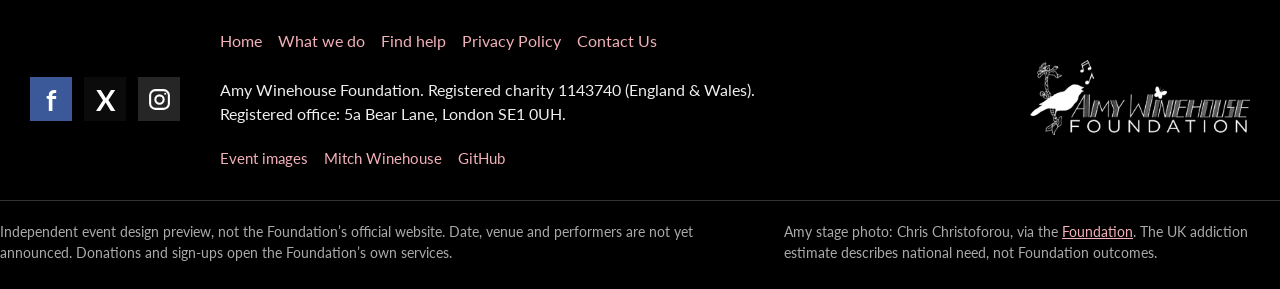
==== commit 64cabc1f: "Match Foundation header, Lato typography, compact donation buttons and footer" ====
--- a/index.html
+++ b/index.html
@@ -15,9 +15,16 @@
 </head>
 <body>
 <header class="site-header">
- <a class="logo" href="#top" aria-label="Amy Winehouse Foundation event"><img src="assets/foundation-logo.png" alt="Amy Winehouse Foundation" width="300" height="102"></a>
- <nav aria-label="Main navigation"><a href="#the-evening">The evening</a><a href="#the-reason">The reason</a><a href="mitch.html">Mitch Winehouse</a></nav>
- <a class="button nav-donate" href="https://amywinehousefoundation.org/support-our-work/" target="_blank" rel="noopener">Donate now <span aria-hidden="true">↗</span></a>
+ <a class="logo" href="https://amywinehousefoundation.org/" aria-label="Amy Winehouse Foundation official website"><img src="assets/foundation-logo-black.png" alt="Amy Winehouse Foundation" width="200" height="68"></a>
+ <button class="menu-toggle" aria-expanded="false" aria-controls="foundation-nav" aria-label="Open navigation"><span></span><span></span><span></span></button>
+ <nav id="foundation-nav" aria-label="Main navigation">
+  <a href="https://amywinehousefoundation.org/">Home</a>
+  <details><summary>What we do</summary><div class="dropdown"><a href="https://amywinehousefoundation.org/what-we-do/">Our work</a><a href="https://amywinehousefoundation.org/what-we-do/resilience-work-with-young-people/">Resilience Programme for Schools</a><a href="https://amywinehousefoundation.org/what-we-do/amys-place-recovery-housing-for-young-women/">Amy’s Place</a><a href="https://amywinehousefoundation.org/what-we-do/music-therapy-for-children/">Music therapy for children</a></div></details>
+  <a href="https://amywinehousefoundation.org/find-help/">Find help</a>
+  <details><summary>Get involved</summary><div class="dropdown"><a href="https://amywinehousefoundation.org/support-our-work/">Donate</a><a href="https://amywinehousefoundation.org/volunteer/">Volunteer</a><a href="https://amywinehousefoundation.org/fundraising/">Challenge yourself</a><a href="#the-evening">The event</a></div></details>
+  <a href="https://shop.amywinehousefoundation.org/">Shop</a>
+ </nav>
+ <a class="button nav-donate" href="https://amywinehousefoundation.org/support-our-work/" target="_blank" rel="noopener">Donate now</a>
 </header>
 <main>
  <section class="hero" id="top" aria-labelledby="hero-title">
@@ -25,18 +32,18 @@
   <div class="stage-light light-one" aria-hidden="true"></div><div class="stage-light light-two" aria-hidden="true"></div>
   <div class="hero-content">
    <p class="hero-intro">An evening in Amy’s memory.</p>
-   <h1 id="hero-title">Her legacy.<br><span>Their future.</span></h1>
-   <p class="hero-description">Come together for the music.<br>Give for the lives still ahead.</p>
-   <a class="button hero-donate" href="https://amywinehousefoundation.org/support-our-work/" target="_blank" rel="noopener">Donate now <span aria-hidden="true">↗</span></a>
+   <h1 id="hero-title">Be a part of <br><span>Amy’s legacy.</span></h1>
+   <p class="hero-description">An evening of music and memory.<br>Help change the lives of young people.</p>
+   <a class="button hero-donate" href="https://amywinehousefoundation.org/support-our-work/" target="_blank" rel="noopener">Donate now</a>
    <p class="donation-note">Give directly to the Amy Winehouse Foundation.</p>
   </div>
-  <div class="hero-bottom"><p>For Amy. For life.</p><a href="#the-reason">A reason to come together <span aria-hidden="true">↓</span></a></div>
+  <div class="hero-bottom" aria-hidden="true"></div>
  </section>
  <section class="reason" id="the-reason" aria-labelledby="reason-title">
-  <div class="stat-intro"><p>Behind every number,<br>there is someone worth fighting for.</p><span class="rule" aria-hidden="true"></span></div>
+  <div class="stat-intro"><p>Behind every number, <br>there is someone worth fighting for.</p><span class="rule" aria-hidden="true"></span></div>
   <div class="stat-layout">
    <div class="number"><span>Over</span><strong>1 million<span class="plus">+</span></strong></div>
-   <div class="stat-copy"><h2 id="reason-title">People.<br>Not statistics.</h2><p>People in the UK are estimated to be living with alcohol and/or illegal-drug addiction.</p><p class="stat-source">A 2026 report estimates around 1.1 million people. <a href="https://www.crestadvisory.com/post/addiction-in-the-uk" target="_blank" rel="noopener">Crest Advisory &amp; The Forward Trust ↗</a></p></div>
+   <div class="stat-copy"><h2 id="reason-title">People. <br>Not statistics.</h2><p>People in the UK are estimated to be living with alcohol and/or illegal-drug addiction.</p><p class="stat-source">A 2026 report estimates around 1.1 million people. <a href="https://www.crestadvisory.com/post/addiction-in-the-uk" target="_blank" rel="noopener">Crest Advisory &amp; The Forward Trust ↗</a></p></div>
   </div>
   <div class="reason-footer"><p>That is the scale of the need.<br><strong>Amy’s legacy is a way to help.</strong></p><a class="underlined" href="https://amywinehousefoundation.org/support-our-work/" target="_blank" rel="noopener">Be part of her legacy <span aria-hidden="true">↗</span></a></div>
  </section>
@@ -47,7 +54,7 @@
    <img src="assets/mitch-microphone.png" alt="" class="mitch-stage">
    <svg class="sound-lines" viewBox="0 0 900 600" fill="none"><path d="M-100 470 Q450 80 1000 470 M-100 500 Q450 110 1000 500 M-100 530 Q450 140 1000 530" stroke="currentColor" stroke-width=".6"/></svg>
   </div>
-  <div class="evening-copy"><p class="section-intro">The event vision</p><h2 id="evening-title">An unforgettable voice.<br>A night with <span>purpose.</span></h2><p>A celebration of Amy’s music and memory, with the future of young people at its heart.</p><a href="mitch.html" class="underlined">Explore Mitch Winehouse <span aria-hidden="true">↗</span></a></div>
+  <div class="evening-copy"><p class="section-intro">The event vision</p><h2 id="evening-title">An evening in<br><span>Amy’s memory</span></h2><p>A celebration of Amy’s music and memory, with the future of young people at its heart.</p><a href="mitch.html" class="underlined">Mitch Winehouse <span aria-hidden="true">↗</span></a></div>
   <div class="evening-caption">Music brings us together.<br>Compassion gives it meaning.</div>
  </section>
  <section class="impact" id="the-foundation" aria-labelledby="impact-title">
@@ -59,15 +66,22 @@
    <a class="programme-source" href="https://amywinehousefoundation.org/" target="_blank" rel="noopener">Programmes described by the Amy Winehouse Foundation ↗</a>
   </div>
  </section>
- <section class="closing" aria-labelledby="closing-title">
-  <div class="closing-image" aria-hidden="true"></div>
-  <div class="closing-copy"><p>Her music stays with us.</p><h2 id="closing-title">Let her legacy<br><span>live through you.</span></h2><a class="button" href="https://amywinehousefoundation.org/support-our-work/" target="_blank" rel="noopener">Donate now <span aria-hidden="true">↗</span></a><p class="donation-note">Your donation is made on the Foundation’s official website.</p></div>
+ <section class="closing" aria-label="Support Amy’s legacy">
+  <article class="support-panel support-amy"><div><h2>We need your help</h2><p>It’s your support that makes a difference.<br>Help us to reach more young people today.</p><a class="button" href="https://amywinehousefoundation.org/support-our-work/" target="_blank" rel="noopener">Donate now</a></div></article>
+  <article class="support-panel support-legacy"><div><h2>Be a part of Amy’s legacy</h2><p>Fundraise for the Foundation<br>and become part of the work.</p><a class="button" href="https://www.justgiving.com/amywinehousefoundation" target="_blank" rel="noopener">Visit our Just Giving page</a></div></article>
  </section>
+ <section class="follow"><h2>Follow our work</h2><p>Keep up to date with the Amy Winehouse Foundation.</p><a class="button" href="https://app.etapestry.com/onlineforms/AmyWinehouseFoundationTrading/emailsignup.html" target="_blank" rel="noopener">Sign up for emails</a></section>
 </main>
 <footer>
- <div class="footer-top"><a href="#top"><img src="assets/foundation-logo.png" alt="Amy Winehouse Foundation" width="210" height="71"></a><p>For Amy.<br>For life.</p><nav aria-label="Resources"><a href="images.html">All event images ↗</a><a href="mitch.html">Mitch-only collection ↗</a><a href="https://github.com/gitteromri-ux/amy-winehouse-foundation-event" target="_blank" rel="noopener">Open GitHub ↗</a></nav></div>
- <div class="footer-notes"><p>Independent event design concept. No event date, venue or performer booking is announced here. Donations go to the Foundation’s official website.</p><p>Amy stage photograph: Chris Christoforou, via the <a href="https://amywinehousefoundation.org/" target="_blank" rel="noopener">Amy Winehouse Foundation</a>. Imagery remains the property of its respective rights holders.</p><p>The UK estimate describes national need, not the number of people supported or saved by the Foundation.</p></div>
+ <div class="footer-slope" aria-hidden="true"></div>
+ <div class="brand-strip"><img src="assets/amy-wordmark.webp" alt="Amy" width="120" height="81"><p>Amy Winehouse and Amy trademarks belong to their respective rights holders.</p><img src="assets/amy-winehouse-wordmark.webp" alt="Amy Winehouse" width="160" height="69"><a href="https://amywinehousefoundation.org/" class="regulator" aria-label="View the Foundation’s official registration information"><img src="assets/fundraising-regulator.webp" alt="Fundraising Regulator registration shown on the Foundation’s official website" width="100" height="83"></a></div>
+ <div class="footer-main">
+  <div class="socials"><a href="https://www.facebook.com/amywinehousefoundation/" aria-label="Foundation Facebook" class="facebook">f</a><a href="https://x.com/AmysFoundation" aria-label="Foundation X" class="twitter">X</a><a href="https://www.instagram.com/amysfoundation/" aria-label="Foundation Instagram" class="instagram"><svg viewBox="0 0 24 24" aria-hidden="true"><rect x="3" y="3" width="18" height="18" rx="5"/><circle cx="12" cy="12" r="4"/><circle cx="17.5" cy="6.5" r="1" fill="currentColor" stroke="none"/></svg></a></div>
+  <div class="footer-information"><nav aria-label="Footer navigation"><a href="https://amywinehousefoundation.org/">Home</a><a href="https://amywinehousefoundation.org/what-we-do/">What we do</a><a href="https://amywinehousefoundation.org/find-help/">Find help</a><a href="https://amywinehousefoundation.org/privacy-notice/">Privacy Policy</a><a href="mailto:info@amywinehousefoundation.org">Contact Us</a></nav><p>Amy Winehouse Foundation. Registered charity 1143740 (England &amp; Wales).<br>Registered office: 5a Bear Lane, London SE1 0UH.</p><nav class="resource-links" aria-label="Event resources"><a href="images.html">Event images</a><a href="mitch.html">Mitch Winehouse</a><a href="https://github.com/gitteromri-ux/amy-winehouse-foundation-event">GitHub</a></nav></div>
+  <a class="footer-logo" href="https://amywinehousefoundation.org/"><img src="assets/foundation-logo.png" alt="Amy Winehouse Foundation" width="220" height="75"></a>
+ </div>
+ <div class="footer-notes"><p>Independent event design preview, not the Foundation’s official website. Date, venue and performers are not yet announced. Donations and sign-ups open the Foundation’s own services.</p><p>Amy stage photo: Chris Christoforou, via the <a href="https://amywinehousefoundation.org/">Foundation</a>. The UK addiction estimate describes national need, not Foundation outcomes.</p></div>
 </footer>
-<a class="mobile-donate button" href="https://amywinehousefoundation.org/support-our-work/" target="_blank" rel="noopener">Donate now <span aria-hidden="true">↗</span></a>
+<script>const toggle=document.querySelector('.menu-toggle'),nav=document.querySelector('#foundation-nav');toggle.addEventListener('click',()=>{const open=toggle.getAttribute('aria-expanded')!=='true';toggle.setAttribute('aria-expanded',String(open));nav.classList.toggle('is-open',open)});document.addEventListener('keydown',e=>{if(e.key==='Escape'){document.querySelectorAll('details[open]').forEach(d=>d.open=false);toggle.setAttribute('aria-expanded','false');nav.classList.remove('is-open')}});</script>
 </body>
 </html>
--- a/event.css
+++ b/event.css
@@ -1,8 +1,7 @@
-@import url('https://fonts.googleapis.com/css2?family=DM+Sans:wght@400;500;600;700&family=Instrument+Serif:ital@0;1&display=swap');
-:root{--night:#100c16;--cream:#f5f0e7;--rose:#f0aec6;--muted:#c5bcc8}*{box-sizing:border-box}html{scroll-behavior:smooth;scroll-padding-top:95px}body{margin:0;background:var(--night);color:var(--cream);font-family:"DM Sans",sans-serif;font-size:18px}a{color:inherit;text-decoration:none}a:focus-visible{outline:3px solid var(--rose);outline-offset:7px}p{line-height:1.55;margin:0}h1,h2,h3{margin:0;font-weight:400}h1,h2{font-family:"Instrument Serif",Georgia,serif;letter-spacing:-.035em}h3{font-size:29px;font-weight:500;letter-spacing:-.025em}.site-header{position:absolute;z-index:10;top:0;width:100%;padding:26px 4.7%;display:flex;align-items:center;justify-content:space-between;gap:30px;background:linear-gradient(#100c1699,transparent)}.logo img{width:210px;height:auto;display:block}.site-header nav{display:flex;gap:32px;font-size:16px}.site-header nav a{padding:14px 0}.button{display:inline-flex;align-items:center;justify-content:space-between;gap:50px;background:var(--rose);color:#201020;font-weight:700;padding:20px 27px;min-height:64px;font-size:20px;border-radius:2px;box-shadow:0 8px 35px #f0aec617;transition:background .2s,transform .2s}.button:hover{background:#ffccdf;transform:translateY(-2px)}.button span{font-size:26px;font-weight:400;line-height:1}.nav-donate{font-size:17px;min-height:52px;padding:15px 20px;gap:28px}.hero{position:relative;min-height:850px;height:100svh;max-height:1150px;overflow:hidden;background:#130f1b}.portrait{position:absolute;inset:0 0 0 29%;background-image:url('assets/amy-stage.webp');background-size:auto 128%;background-position:57% 42%;background-repeat:no-repeat;filter:saturate(.73) contrast(1.08)}.portrait:after{content:"";position:absolute;inset:0;background:linear-gradient(90deg,#100c16 0%,#100c16a8 12%,#100c1600 40%),linear-gradient(0deg,#100c16 0%,transparent 23%,transparent 83%,#100c164d)}.hero:after{content:"";position:absolute;inset:0;pointer-events:none;background:radial-gradient(ellipse at 90% 15%,#9d50bb20,transparent 50%)}.stage-light{position:absolute;pointer-events:none;filter:blur(45px);mix-blend-mode:screen;opacity:.25}.light-one{background:#df48a3;top:-270px;left:-80px;width:190px;height:1000px;transform:rotate(-28deg);transform-origin:top}.light-two{background:#7256ff;width:100px;height:950px;right:160px;top:-500px;transform:rotate(34deg)}.hero-content{position:relative;z-index:2;padding:210px 0 140px 6%;width:58%;max-width:960px}.hero-intro{font-size:20px;color:#ddd1df;margin-bottom:24px}h1{font-size:clamp(86px,8.5vw,146px);line-height:.98;margin-bottom:30px}h1 span{color:var(--rose)}.hero-description{font-size:22px;line-height:1.5;margin-bottom:30px}.hero-donate{min-width:240px}.donation-note{font-size:15px;color:#d0c6d2;margin-top:15px;max-width:420px}.hero-bottom{position:absolute;bottom:29px;left:6%;right:6%;z-index:3;border-top:1px solid #ffffff38;padding-top:23px;display:flex;align-items:center;justify-content:space-between}.hero-bottom p{font-family:"Instrument Serif",serif;font-size:28px}.hero-bottom a{font-size:16px}.hero-bottom a span{margin-left:30px}.reason{padding:80px 6% 55px;background:var(--cream);color:#201522;position:relative}.stat-intro{display:flex;gap:60px;align-items:center;font-size:20px}.rule{height:1px;background:#c4b6bf;flex:1}.stat-layout{display:grid;grid-template-columns:1.25fr 1fr;gap:7%;align-items:center;padding:50px 0 55px}.number>span{font-size:22px;display:block;margin-bottom:5px}.number strong{font-family:"Instrument Serif",serif;font-size:clamp(95px,10.7vw,176px);font-weight:400;line-height:1;letter-spacing:-.05em;white-space:nowrap;display:block}.plus{font-family:"DM Sans",sans-serif;font-size:.45em;font-weight:400;vertical-align:top;padding-left:4px}.stat-copy h2{font-size:56px;line-height:1.03;margin-bottom:20px}.stat-copy>p{font-size:20px;max-width:460px}.stat-copy .stat-source{font-size:15px;margin-top:18px;color:#5d4e5c}.stat-source a{display:inline;text-decoration:underline;text-underline-offset:3px}.reason-footer{border-top:1px solid #c4b6bf;padding-top:28px;display:flex;justify-content:space-between;gap:30px;align-items:center;font-size:19px}.reason-footer strong{font-weight:600}.underlined{display:inline-flex;gap:35px;align-items:center;border-bottom:1px solid currentColor;padding-bottom:10px;font-size:18px;line-height:1.4}.evening{position:relative;min-height:740px;display:flex;align-items:center;isolation:isolate;overflow:hidden;background:#110d1a}.scene{position:absolute;inset:0;z-index:-1;overflow:hidden}.beam{position:absolute;top:-100px;height:900px;width:260px;filter:blur(18px);opacity:.21;background:linear-gradient(#ec92ff,transparent);clip-path:polygon(48% 0,52% 0,100% 100%,0 100%);transform-origin:top}.beam-a{right:25%;transform:rotate(27deg)}.beam-b{right:65%;transform:rotate(-32deg);background:linear-gradient(#5f71ff,transparent)}.beam-c{right:5%;transform:rotate(18deg)}.stage-floor{position:absolute;bottom:-240px;left:-10%;width:120%;height:600px;background:radial-gradient(ellipse,#c778bd22,transparent 65%);transform:perspective(400px) rotateX(55deg)}.mitch-stage{position:absolute;right:4%;top:100px;width:46%;height:600px;object-fit:cover;object-position:50% 35%;filter:grayscale(1) contrast(1.15);opacity:.82;mask-image:linear-gradient(90deg,transparent,black 23%,black 80%,transparent),linear-gradient(0deg,transparent,black 30%,black 80%,transparent);mask-composite:intersect}.scene-glow{position:absolute;right:-100px;top:50px;width:600px;height:600px;background:radial-gradient(ellipse,#dc73dd35,transparent 70%);z-index:1;mix-blend-mode:screen}.sound-lines{position:absolute;left:0;bottom:-80px;width:100%;height:600px;color:#e5a1d5;opacity:.25}.evening-copy{width:65%;padding:90px 6%;position:relative;z-index:3}.section-intro{font-size:18px;margin-bottom:25px;color:var(--rose)}.evening h2{font-size:clamp(62px,5.4vw,90px);line-height:1.04;max-width:850px}.evening h2 span{color:var(--rose)}.evening-copy>p:not(.section-intro){max-width:425px;font-size:20px;color:#d2c8d4;margin:30px 0}.evening-caption{position:absolute;bottom:40px;right:6%;text-align:right;font-size:17px;line-height:1.5;color:#d9cbdc}.impact{padding:100px 6%;display:grid;grid-template-columns:1fr 1fr;gap:10%;background:#1e1623}.impact-heading h2{font-size:clamp(62px,5.5vw,88px);line-height:1.02}.impact-heading>p:last-child{margin-top:28px;font-size:19px;color:#d5cbd8;max-width:490px}.inline-source{display:block;text-decoration:underline;text-underline-offset:4px;font-size:16px;margin-top:20px}.impact-list article{display:flex;gap:25px;padding:30px 0;border-top:1px solid #665367}.index{font-family:"Instrument Serif",serif;font-size:26px;color:var(--rose);min-width:30px}.impact-list article p{font-size:18px;color:#d5cbd8;margin-top:12px;max-width:410px}.programme-source{display:block;font-size:15px;color:#d5cbd8;text-decoration:underline;text-underline-offset:4px;line-height:1.6}.closing{position:relative;min-height:620px;overflow:hidden;background:#100c16;display:flex;align-items:center}.closing-image{position:absolute;inset:0 50% 0 0;background:url('assets/amy-stage.webp') 55% 38%/auto 130% no-repeat;filter:grayscale(1);opacity:.65;mask-image:linear-gradient(90deg,#000 55%,transparent)}.closing-copy{position:relative;z-index:2;padding:80px 6% 80px 43%;width:100%}.closing-copy>p:first-child{font-size:20px;margin-bottom:24px}.closing h2{font-size:clamp(65px,6.1vw,98px);line-height:1.01;margin-bottom:35px}.closing h2 span{color:var(--rose)}footer{background:#09070c;padding:50px 6% 40px}.footer-top{display:flex;align-items:center;justify-content:space-between;gap:35px;padding-bottom:40px;border-bottom:1px solid #392e3e}.footer-top img{width:210px;height:auto;display:block}.footer-top>p{font-family:"Instrument Serif",serif;font-size:42px;line-height:1}.footer-top nav{display:flex;flex-direction:column;gap:14px;font-size:16px}.footer-notes{display:grid;grid-template-columns:1fr 1fr 1fr;gap:35px;padding-top:27px;font-size:15px;color:#b3a9b8}.footer-notes a{text-decoration:underline}.mobile-donate{display:none}
-@media(min-width:1700px){.hero-content{padding-top:240px}.portrait{background-size:auto 135%}}
-@media(max-width:1100px){.site-header nav{gap:20px}.hero-content{width:66%;padding-top:230px}h1{font-size:100px}.portrait{left:20%;background-position:58% 40%}.stat-layout{gap:4%;grid-template-columns:1.1fr 1fr}.number strong{font-size:112px}.stat-copy h2{font-size:48px}.evening-copy{width:75%}.evening h2{font-size:67px}.impact{gap:6%}.impact-heading h2{font-size:66px}.closing h2{font-size:74px}}
-@media(max-width:760px){html{scroll-padding-top:20px}.site-header{padding:20px 6%;gap:15px}.logo img{width:155px}.site-header nav{display:none}.nav-donate{font-size:15px;padding:12px 15px;gap:20px;min-height:46px}.nav-donate span{font-size:20px}.hero{height:auto;min-height:890px;max-height:none}.portrait{inset:0 0 auto 0;height:560px;background-size:auto 118%;background-position:54% 40%}.portrait:after{background:linear-gradient(0deg,#100c16 0%,#100c1666 18%,transparent 45%,#100c1650 100%)}.hero-content{padding:420px 6% 125px;width:100%;max-width:none}.hero-intro{font-size:17px;margin-bottom:15px}h1{font-size:clamp(65px,17vw,100px);line-height:1;margin-bottom:20px}.hero-description{font-size:20px;margin-bottom:25px}.hero-donate{min-width:225px;font-size:19px;min-height:60px;padding:18px 24px}.donation-note{font-size:15px;max-width:310px}.hero-bottom{bottom:25px;padding-top:20px;align-items:center;gap:20px}.hero-bottom p{font-size:25px}.hero-bottom a{font-size:15px;max-width:155px}.hero-bottom a span{margin-left:10px}.light-one{display:none}.reason{padding:48px 6% 40px}.stat-intro{gap:20px;font-size:18px}.stat-layout{display:block;padding:35px 0}.number>span{font-size:20px}.number strong{font-size:clamp(87px,24vw,160px);letter-spacing:-.055em}.stat-copy{margin-top:32px}.stat-copy h2{font-size:50px;margin-bottom:18px}.stat-copy h2 br{display:none}.stat-copy>p{font-size:19px}.stat-copy .stat-source{font-size:15px}.reason-footer{display:block;font-size:18px}.reason-footer .underlined{margin-top:26px}.evening{min-height:930px;align-items:flex-start}.evening-copy{padding:52px 6%;width:100%}.section-intro{font-size:17px;margin-bottom:20px}.evening h2{font-size:58px;max-width:440px}.evening-copy>p:not(.section-intro){max-width:330px;font-size:19px;margin:24px 0}.mitch-stage{top:auto;bottom:20px;right:0;width:100%;height:470px;object-fit:contain;mask-image:linear-gradient(0deg,transparent,black 20%,black 70%,transparent);opacity:.75}.beam{height:1100px;top:-80px}.beam-a{right:30%}.evening-caption{bottom:32px;font-size:16px}.sound-lines{bottom:-50px}.impact{padding:55px 6%;display:block}.impact-heading h2{font-size:62px}.impact-heading>p:last-child{font-size:18px}.impact-list{margin-top:40px}.impact-list article{gap:20px;padding:25px 0}h3{font-size:27px}.impact-list article p{font-size:18px}.closing{min-height:770px;align-items:flex-end}.closing-image{inset:0 0 auto;height:450px;background-size:auto 125%;background-position:56% 35%;mask-image:linear-gradient(#000 45%,transparent);opacity:.75}.closing-copy{padding:340px 6% 60px}.closing-copy>p:first-child{font-size:18px}.closing h2{font-size:62px;margin-bottom:30px}.closing .button{font-size:20px;min-width:230px}footer{padding:38px 6% 125px}.footer-top{flex-wrap:wrap;gap:30px}.footer-top img{width:160px}.footer-top>p{font-size:36px}.footer-top nav{width:100%;gap:16px}.footer-notes{grid-template-columns:1fr;gap:18px;font-size:15px}.mobile-donate{display:flex;position:fixed;bottom:15px;left:6%;right:6%;z-index:20;min-height:57px;padding:16px 22px;font-size:18px;box-shadow:0 8px 35px #0008}}
-.portrait{mask-image:linear-gradient(90deg,transparent,black 18%)}.beam{clip-path:none;width:120px;filter:blur(42px);opacity:.22}.hero{background:#100c16}
-@media(max-width:760px){.portrait{mask-image:none}.beam{width:90px;filter:blur(35px)}}
+@import url('https://fonts.googleapis.com/css2?family=Lato:wght@400;500;600;700&family=Roboto:wght@400;500;700&display=swap');
+:root{--pink:#f2b0b9;--text:#232220;--grey:#54595f}*{box-sizing:border-box}html{scroll-behavior:smooth;scroll-padding-top:30px}body{margin:0;color:var(--text);background:white;font-family:Lato,sans-serif;font-size:18px;font-weight:400}a{color:inherit;text-decoration:none}p{margin:0;line-height:1.55}h1,h2,h3{margin:0;font-weight:600;line-height:1.2}a:focus-visible,button:focus-visible,summary:focus-visible{outline:3px solid #a84759;outline-offset:4px}h2{font-size:32px}.site-header{display:flex;align-items:center;justify-content:space-between;gap:26px;max-width:1400px;margin:auto;padding:24px 30px;min-height:116px;position:relative;z-index:20;background:#fff}.logo img{display:block;width:200px;height:68px;object-fit:contain}.site-header nav{display:flex;align-items:center;justify-content:center;gap:0;flex-wrap:wrap;max-width:760px}.site-header nav>a,.site-header summary{font-size:14px;font-weight:400;color:var(--grey);text-transform:uppercase;display:flex;align-items:center;padding:16px 20px;cursor:pointer;line-height:1.15;white-space:nowrap}.site-header summary{list-style:none;gap:14px}.site-header summary::-webkit-details-marker{display:none}.site-header summary:after{content:"";border:4px solid transparent;border-top-color:var(--grey);transform:translateY(2px)}details{position:relative}.dropdown{position:absolute;top:100%;left:0;min-width:275px;background:#fff;box-shadow:0 6px 20px #0002;padding:12px 0;border-top:3px solid var(--pink)}.dropdown a{display:block;font-size:15px;padding:13px 20px;color:var(--grey);line-height:1.4}.dropdown a:hover{background:#faf0f2}.button{font-family:Roboto,sans-serif;font-size:14px;font-weight:500;display:inline-flex;align-items:center;justify-content:center;background:var(--pink);color:#fff;padding:14px 20px;min-height:44px;border-radius:10px;line-height:1.15;text-align:center;transition:background .2s}.button:hover{background:#d996a1}.nav-donate{font-size:13px;text-transform:uppercase;letter-spacing:.6px;min-height:41px;height:41px;width:137px;min-width:137px;padding:14px 16px;border-radius:100px;box-shadow:0 0 24px #00000012;font-weight:700}.menu-toggle{display:none}.hero{height:570px;position:relative;overflow:hidden;color:#fff;background:#17172a}.portrait{position:absolute;inset:0;background-image:linear-gradient(90deg,#080915cc 0%,#08091570 38%,transparent 67%),url('assets/amy-stage.webp');background-size:cover,auto 148%;background-repeat:no-repeat;background-position:center,85% 40%}.hero-content{position:relative;width:50%;max-width:650px;padding:95px 40px 90px;margin-left:max(0px,calc((100vw - 1250px)/2));text-align:center}.hero-intro{font-size:17px;margin-bottom:18px}.hero h1{font-size:40px;line-height:1.15;font-weight:600;margin-bottom:23px}.hero-description{font-size:22.4px;line-height:1.4;margin-bottom:25px}.hero .button{font-size:14px;padding:14px 22px}.donation-note{font-size:14px;margin:14px auto 0;max-width:340px;line-height:1.45}.hero-bottom{position:absolute;bottom:-1px;left:0;right:0;height:65px;background:white;clip-path:polygon(0 100%,100% 0,100% 100%)}.stage-light,.beam,.stage-floor,.scene-glow,.sound-lines{display:none}.reason{max-width:1140px;margin:auto;padding:65px 30px}.stat-intro{font-size:21px;font-weight:600;text-align:center}.stat-intro br{display:none}.rule{display:none}.stat-layout{display:grid;grid-template-columns:1fr 1fr;gap:65px;align-items:center;margin:45px 0 35px}.number{text-align:center}.number>span{font-size:19px}.number strong{display:block;font-size:86px;font-weight:700;line-height:1.15;color:#cd7d8c;letter-spacing:-4px;white-space:nowrap}.plus{font-size:.55em;vertical-align:top;padding-left:3px;line-height:1.6}.stat-copy h2{font-size:30px;margin-bottom:15px}.stat-copy h2 br{display:none}.stat-copy>p{font-size:18px}.stat-source{font-size:15px!important;margin-top:15px;color:#6c6365}.stat-source a{text-decoration:underline}.reason-footer{border-top:1px solid #eee;padding-top:25px;display:flex;align-items:center;justify-content:space-between;gap:25px;font-size:18px}.reason-footer strong{font-weight:600}.underlined{color:#9f5261;text-decoration:underline;text-underline-offset:4px;font-size:17px;line-height:1.5}.underlined span{padding-left:12px}.evening{background:#f8f8f8;position:relative;min-height:475px;overflow:hidden;padding:65px max(30px,calc((100vw - 1080px)/2));display:flex;align-items:center}.scene{position:absolute;inset:0 0 0 52%;background:#1f1f21}.mitch-stage{width:100%;height:100%;object-fit:cover;object-position:50% 30%;filter:grayscale(1)}.evening-copy{width:46%;position:relative;z-index:1;padding-right:30px}.section-intro{font-size:17px;color:#8d515b;margin-bottom:17px}.evening h2{font-size:34px}.evening-copy>p:not(.section-intro){font-size:18px;max-width:460px;margin:20px 0}.evening-caption{position:absolute;right:25px;bottom:20px;background:#0007;padding:13px 17px;color:#fff;font-size:15px;line-height:1.4;text-align:right}.impact{max-width:1140px;margin:auto;padding:65px 30px;display:grid;grid-template-columns:1fr 1fr;gap:80px}.impact h2{font-size:34px}.impact-heading>p:last-child{font-size:18px;margin-top:24px}.inline-source{display:block;font-size:15px;color:#9f5261;text-decoration:underline;margin-top:15px}.impact-list article{display:flex;gap:20px;border-top:1px solid #eee;padding:20px 0}.index{font-size:24px;color:#b36c7b}.impact-list h3{font-size:23px}.impact-list p{font-size:17px;margin-top:10px}.programme-source{font-size:15px;color:#9f5261;text-decoration:underline;line-height:1.5}.closing{display:grid;grid-template-columns:1fr 1fr}.support-panel{min-height:510px;display:flex;align-items:flex-end;justify-content:center;padding:55px 35px;color:white;text-align:center;background-size:cover;background-position:center;position:relative}.support-panel:before{content:"";position:absolute;inset:0;background:linear-gradient(transparent,#0008)}.support-panel>div{position:relative;z-index:1;max-width:510px}.support-panel h2{font-size:32px}.support-panel p{font-size:22px;line-height:1.4;margin:22px 0 30px}.support-amy{background-image:url('assets/amy-stage.webp');background-position:48% 30%}.support-legacy{background-image:url('assets/amy-foundation-cover.jpg');background-position:39% center}.follow{text-align:center;padding:65px 25px 50px}.follow h2{font-size:32px}.follow p{font-size:18px;margin:20px 0 25px}footer{background:#000}.footer-slope{height:105px;background:linear-gradient(176deg,#fff 0%,#fff 49%,var(--pink) 50%,var(--pink) 100%)}.brand-strip{background:#fff;display:flex;align-items:center;justify-content:space-between;gap:30px;padding:28px max(30px,calc((100vw - 1140px)/2));color:#232220}.brand-strip>img:first-child{width:120px;height:auto}.brand-strip>img:nth-of-type(2){width:160px;height:auto}.brand-strip p{font-size:16px;max-width:520px;flex:1}.regulator img{width:100px;height:auto;display:block}.footer-main{max-width:1400px;margin:auto;display:grid;grid-template-columns:150px 1fr 220px;gap:40px;align-items:center;padding:30px}.socials{display:flex;gap:12px}.socials a{width:42px;height:44px;display:flex;align-items:center;justify-content:center;color:#fff;font-size:29px;font-weight:700}.facebook{background:#3b5998}.twitter{background:#0b0b0b}.instagram{background:#262626}.instagram svg{width:25px;height:25px;fill:none;stroke:currentColor;stroke-width:2}.footer-information nav{display:flex;flex-wrap:wrap;gap:16px;color:var(--pink);font-size:16px;line-height:1.5}.footer-information p{font-size:16px;color:#eee;margin-top:25px}.footer-information .resource-links{margin-top:20px;font-size:15px}.footer-logo img{width:220px;height:auto}.footer-notes{max-width:1340px;margin:auto;border-top:1px solid #333;padding:20px 0 25px;display:grid;grid-template-columns:1.5fr 1fr;gap:40px;color:#aaa;font-size:14px;line-height:1.5}.footer-notes a{color:var(--pink);text-decoration:underline}
+@media(max-width:1150px){.site-header{gap:20px}.site-header nav{max-width:510px}.site-header nav>a,.site-header summary{padding:15px 18px}.site-header{min-height:128px}.hero-content{padding:90px 28px;width:50%}.portrait{background-position:center,80% 40%}.hero h1{font-size:36px}.hero-description{font-size:21px}.number strong{font-size:76px}.impact{gap:40px}.footer-main{grid-template-columns:135px 1fr 200px;gap:25px}.footer-logo img{width:200px}.footer-notes{margin:0 30px}.brand-strip{gap:25px;padding:25px 30px}}
+@media(max-width:760px){h2{font-size:28px}.site-header{min-height:96px;padding:16px 20px;flex-wrap:wrap;gap:15px}.logo img{width:150px;height:51px}.nav-donate{width:118px;min-width:118px;font-size:11px;height:39px;min-height:39px;padding:12px 14px;order:2}.menu-toggle{display:flex;flex-direction:column;gap:4px;align-items:center;justify-content:center;background:transparent;border:0;width:30px;height:38px;padding:4px;cursor:pointer;order:3}.menu-toggle span{width:22px;height:2px;background:#54595f}.site-header nav{display:none;order:4;width:100%;max-width:none;align-items:stretch;flex-direction:column;border-top:1px solid #eee;padding-top:10px}.site-header nav.is-open{display:flex}.site-header nav>a,.site-header summary{padding:14px 0}.dropdown{position:static;box-shadow:none;border-top:0;border-left:2px solid var(--pink);margin-left:8px;min-width:0}.dropdown a{font-size:14px;padding:10px 16px}.hero{height:690px}.portrait{background-image:linear-gradient(0deg,#111221 0%,#11122199 32%,transparent 68%),url('assets/amy-stage.webp');background-size:cover,auto 90%;background-position:center,54% top}.hero-content{width:100%;max-width:none;padding:350px 25px 70px;margin:0}.hero-intro{font-size:15px;margin-bottom:10px}.hero h1{font-size:32px;margin-bottom:15px}.hero h1 br{display:none}.hero-description{font-size:19px;margin-bottom:20px}.donation-note{font-size:13px;margin-top:12px}.hero-bottom{height:30px}.reason{padding:40px 24px}.stat-intro{font-size:19px}.stat-layout{display:block;margin:28px 0}.number strong{font-size:76px;letter-spacing:-3px}.number>span{font-size:17px}.stat-copy{margin-top:25px}.stat-copy h2{font-size:28px}.stat-copy>p{font-size:17px}.reason-footer{display:block;font-size:17px}.reason-footer .underlined{display:inline-block;margin-top:20px}.evening{display:block;padding:35px 24px 340px;min-height:650px}.scene{inset:auto 0 0;height:310px}.mitch-stage{object-fit:contain;object-position:center}.evening-copy{width:100%;padding:0}.evening h2{font-size:30px}.evening-copy>p:not(.section-intro){font-size:17px}.evening-caption{font-size:14px;bottom:15px;right:15px;padding:10px}.impact{display:block;padding:40px 24px}.impact h2{font-size:30px}.impact-heading>p:last-child{font-size:17px;margin-top:20px}.impact-list{margin-top:30px}.impact-list h3{font-size:22px}.impact-list p{font-size:17px}.closing{grid-template-columns:1fr}.support-panel{min-height:440px;padding:40px 24px}.support-panel h2{font-size:28px}.support-panel p{font-size:20px;margin:20px 0 25px}.follow{padding:40px 24px}.follow h2{font-size:28px}.follow p{font-size:17px}.footer-slope{height:70px}.brand-strip{flex-wrap:wrap;justify-content:center;gap:24px;padding:25px 24px}.brand-strip>img:first-child{width:95px}.brand-strip>img:nth-of-type(2){width:130px}.brand-strip p{flex-basis:calc(100% - 125px);font-size:14px;min-width:180px}.regulator img{width:80px}.footer-main{display:flex;flex-direction:column;align-items:stretch;gap:28px;padding:30px 24px}.socials{justify-content:center}.footer-information nav{justify-content:center;font-size:15px;gap:12px}.footer-information p{text-align:center;font-size:15px;line-height:1.6;margin-top:22px}.footer-logo{align-self:center}.footer-notes{margin:0 24px;padding:20px 0;display:block;font-size:13px}.footer-notes p+p{margin-top:14px}}
+@media(max-width:365px){.site-header{padding:15px;gap:10px}.logo img{width:130px;height:auto}.nav-donate{width:107px;min-width:107px;font-size:10px}.hero h1{font-size:29px}.hero-description{font-size:18px}.number strong{font-size:68px}}
+@media(min-width:761px){.portrait{background-size:cover,cover;background-position:center,center 42%}}
 @media(prefers-reduced-motion:reduce){html{scroll-behavior:auto}*{transition:none!important}}
